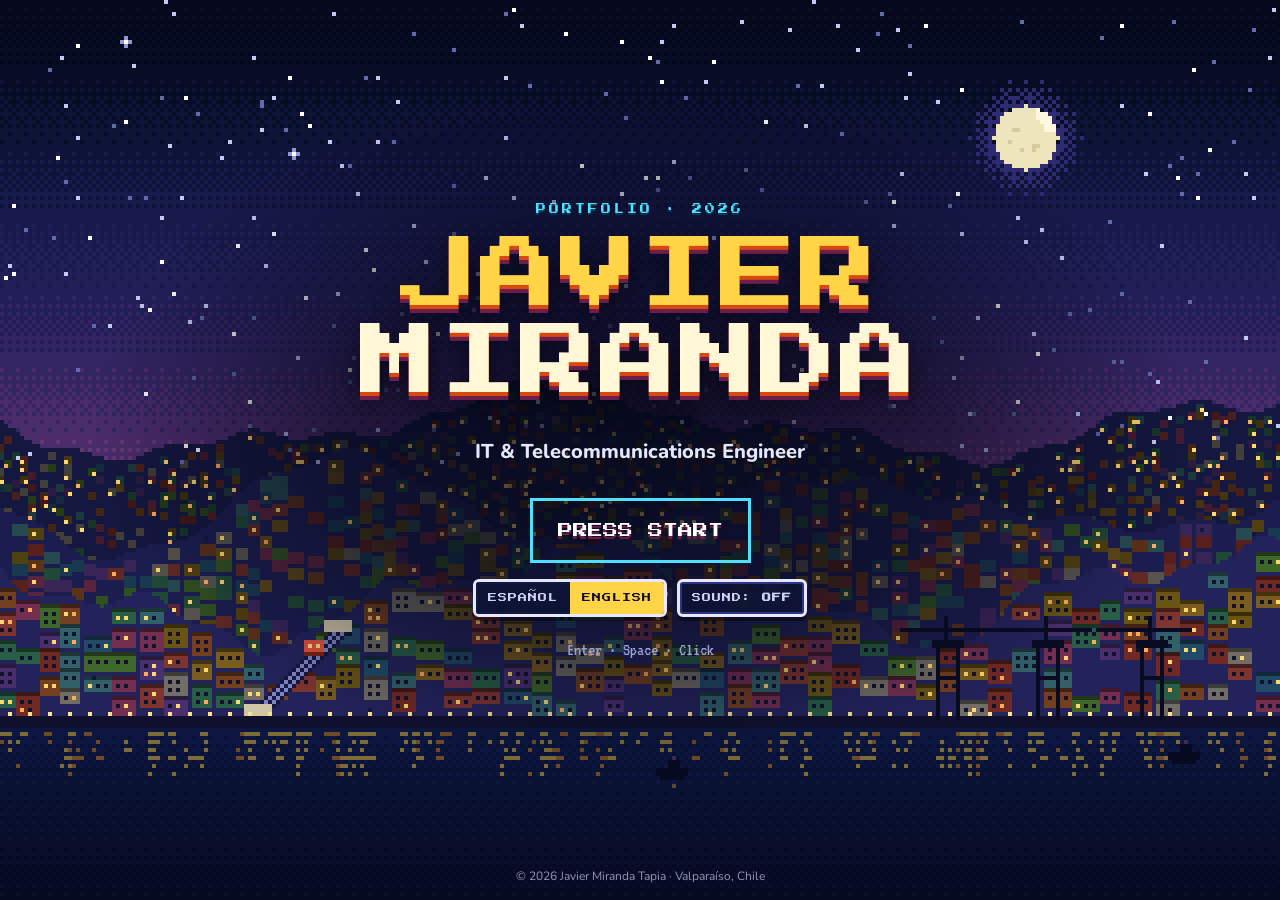
==== index.html @ 636bd767 "Portafolio estilo juego retro con demos jugables Perfil, habilidades, experiencia, proyectos y conta" ====
<!doctype html>
<html lang="es">
<head>
  <meta charset="utf-8">
  <meta name="viewport" content="width=device-width, initial-scale=1, viewport-fit=cover">
  <title>Javier Miranda · Portafolio</title>
  <meta name="description" content="Portafolio de Javier Miranda Tapia, Ingeniero en Informática y Telecomunicaciones: experiencia laboral, habilidades y demos jugables de sus apps y juegos.">
  <meta name="author" content="Javier Miranda Tapia">
  <meta name="theme-color" content="#0b0f24">
  <meta property="og:type" content="website">
  <meta property="og:title" content="Javier Miranda · Portafolio">
  <meta property="og:description" content="Ingeniero en Informática y Telecomunicaciones. Experiencia, habilidades y demos jugables de mis apps y juegos.">
  <meta property="og:image" content="img/og.jpg">
  <meta property="og:image:width" content="1200">
  <meta property="og:image:height" content="630">
  <meta property="og:locale" content="es_CL">
  <meta name="twitter:card" content="summary_large_image">
  <link rel="icon" type="image/svg+xml" href="favicon.svg">
  <link rel="preconnect" href="https://fonts.googleapis.com">
  <link rel="preconnect" href="https://fonts.gstatic.com" crossorigin>
  <link href="https://fonts.googleapis.com/css2?family=Nunito:wght@400;600;700;800&family=Press+Start+2P&family=VT323&display=swap" rel="stylesheet">
  <link rel="stylesheet" href="css/style.css">
  <script type="application/ld+json">
  {
    "@context": "https://schema.org",
    "@type": "Person",
    "name": "Javier Miranda Tapia",
    "jobTitle": "Ingeniero en Informática y Telecomunicaciones",
    "email": "mailto:javier.mirandat.26@gmail.com",
    "telephone": "+56961686938",
    "address": { "@type": "PostalAddress", "addressLocality": "Valparaíso", "addressCountry": "CL" },
    "alumniOf": "Duoc UC",
    "knowsLanguage": ["es", "en"]
  }
  </script>
</head>
<body>
  <canvas id="scene" aria-hidden="true"></canvas>
  <div class="veil" aria-hidden="true"></div>

  <!-- Pantalla de título -->
  <section id="title" class="title" aria-label="Pantalla de inicio">
    <div class="title-inner">
      <p class="title-pre" data-i18n="title.pre">PORTAFOLIO · 2026</p>
      <h1 class="logo"><span>JAVIER</span><span>MIRANDA</span></h1>
      <p class="title-sub" data-i18n="title.sub">Ingeniero en Informática y Telecomunicaciones</p>
      <button id="start" class="press-start" type="button"><span class="blink" data-i18n="title.start">PRESIONA START</span></button>
      <div class="title-options">
        <div class="seg" role="group" aria-label="Idioma / Language">
          <button type="button" class="seg-btn" data-set-lang="es" data-px-static>ESPAÑOL</button>
          <button type="button" class="seg-btn" data-set-lang="en">ENGLISH</button>
        </div>
        <button type="button" class="seg-btn sound-toggle" data-sound-toggle>
          <span data-i18n="title.sound">SONIDO</span>: <b class="sound-state">NO</b>
        </button>
      </div>
      <p class="title-hint" data-i18n="title.hint">Enter · Espacio · Clic</p>
    </div>
    <p class="title-foot">© 2026 Javier Miranda Tapia · Valparaíso, Chile</p>
  </section>

  <!-- Aplicación -->
  <div id="app" hidden>
    <header class="hud">
      <div class="hud-row">
        <button type="button" class="hud-player" data-goto="perfil" aria-label="Perfil">
          <canvas class="hud-avatar" width="48" height="48" aria-hidden="true"></canvas>
          <span class="hud-id">
            <span class="hud-name">JAVIER MIRANDA</span>
            <span class="hud-class" data-i18n="hud.class">Ing. en Informática y Telecom.</span>
          </span>
        </button>
        <div class="hud-xp" aria-live="polite">
          <div class="hud-xp-label"><span data-i18n="hud.explore">EXPLORACIÓN</span><span id="xp-count">0/5</span></div>
          <div class="xpbar"><i id="xp-fill"></i></div>
        </div>
        <div class="hud-actions">
          <a class="btn-icon btn-cv" id="hud-cv" href="cv/Javier-Miranda-CV.pdf" download><span data-icon="download"></span><span data-i18n="hud.cv">CV</span></a>
          <button type="button" class="btn-icon" id="hud-lang" data-i18n-aria="hud.lang"><span data-icon="globe"></span><span class="lang-code">ES</span></button>
          <button type="button" class="btn-icon" id="hud-sound" data-sound-toggle data-i18n-aria="hud.sound"><span class="snd-icon" data-icon="soundOff"></span></button>
        </div>
      </div>
      <nav class="menu" role="tablist" aria-label="Secciones">
        <button type="button" class="tab" role="tab" id="tab-perfil" aria-controls="s-perfil" data-tab="perfil"><span data-icon="user"></span><span data-i18n="nav.perfil">Perfil</span></button>
        <button type="button" class="tab" role="tab" id="tab-habilidades" aria-controls="s-habilidades" data-tab="habilidades"><span data-icon="star"></span><span data-i18n="nav.habilidades">Habilidades</span></button>
        <button type="button" class="tab" role="tab" id="tab-experiencia" aria-controls="s-experiencia" data-tab="experiencia"><span data-icon="briefcase"></span><span data-i18n="nav.experiencia">Experiencia</span></button>
        <button type="button" class="tab" role="tab" id="tab-proyectos" aria-controls="s-proyectos" data-tab="proyectos"><span data-icon="pad"></span><span data-i18n="nav.proyectos">Proyectos</span></button>
        <button type="button" class="tab" role="tab" id="tab-contacto" aria-controls="s-contacto" data-tab="contacto"><span data-icon="chat"></span><span data-i18n="nav.contacto">Contacto</span></button>
      </nav>
    </header>

    <main class="stage">
      <section id="s-perfil" class="panel" role="tabpanel" aria-labelledby="tab-perfil" hidden></section>
      <section id="s-habilidades" class="panel" role="tabpanel" aria-labelledby="tab-habilidades" hidden></section>
      <section id="s-experiencia" class="panel" role="tabpanel" aria-labelledby="tab-experiencia" hidden></section>
      <section id="s-proyectos" class="panel" role="tabpanel" aria-labelledby="tab-proyectos" hidden></section>
      <section id="s-contacto" class="panel" role="tabpanel" aria-labelledby="tab-contacto" hidden></section>
    </main>

    <footer class="foot">
      <p>© 2026 Javier Miranda Tapia · <span data-i18n="footer.made">Hecho a mano con HTML, CSS y JavaScript</span></p>
    </footer>
  </div>

  <div id="modal" class="modal" hidden></div>
  <div id="toasts" class="toasts" aria-live="polite"></div>

  <noscript>
    <div class="noscript">
      <h1>Javier Miranda Tapia</h1>
      <p>Ingeniero en Informática y Telecomunicaciones · Valparaíso, Chile</p>
      <p>Correo: <a href="mailto:javier.mirandat.26@gmail.com">javier.mirandat.26@gmail.com</a> · Teléfono: <a href="tel:+56961686938">+56 9 6168 6938</a></p>
      <p><a href="cv/Javier-Miranda-CV.pdf">Descargar CV (español)</a> · <a href="cv/Javier-Miranda-CV-EN.pdf">Download CV (English)</a></p>
      <p>Activa JavaScript para ver la versión jugable del portafolio.</p>
    </div>
  </noscript>

  <script src="js/data.js"></script>
  <script src="js/scene.js"></script>
  <script src="js/app.js"></script>
</body>
</html>
---- css/style.css ----
/* ==========================================================
   Portafolio de Javier Miranda · estilo RPG retro
   ========================================================== */

:root {
  --bg: #0b0f24;
  --bg-2: #11173a;
  --win-top: rgba(30, 38, 98, 0.94);
  --win-bot: rgba(14, 19, 54, 0.96);
  --line: #e9e6ff;
  --line-in: #2d3586;
  --ink: #f4f2ff;
  --ink-2: #cdd2f6;
  --muted: #9aa2d8;
  --gold: #ffd447;
  --gold-dark: #b8860b;
  --orange: #ff8a3d;
  --cyan: #4de1ff;
  --pink: #ff6fa3;
  --green: #5ef0a0;
  --purple: #b98cff;
  --red: #ff5d6c;
  --slot: #1c2462;
  --slot-line: #3b44a0;
  --shadow: rgba(0, 0, 0, 0.38);
  --px: "Press Start 2P", monospace;
  --vt: "VT323", monospace;
  --sans: "Nunito", system-ui, -apple-system, "Segoe UI", sans-serif;
  --hud-h: 64px;
  --radius: 8px;
}

* { box-sizing: border-box; }

html {
  -webkit-text-size-adjust: 100%;
  scroll-padding-top: 140px;
}

body {
  margin: 0;
  min-height: 100vh;
  background: var(--bg);
  color: var(--ink);
  font: 16px/1.6 var(--sans);
  overflow-x: hidden;
}

body.locked { overflow: hidden; }

img { max-width: 100%; display: block; }

a { color: var(--cyan); }

button { font: inherit; color: inherit; }

:focus-visible {
  outline: 3px solid var(--cyan);
  outline-offset: 3px;
}

[hidden] { display: none !important; }

/* Mayúscula con tilde compuesta: la fuente pixel la trae aplastada, así que
   la tilde se dibuja con píxeles de 1/8 em (la grilla de la propia fuente). */
.acc { position: relative; display: inline-block; line-height: 1; }

.acc::before {
  content: "";
  position: absolute;
  width: 0.125em;
  height: 0.125em;
  background: currentColor;
}

.acc.a-acute::before { left: 0.375em; top: -0.25em; box-shadow: 0.125em -0.125em 0 currentColor; }

.acc.a-tilde::before {
  left: 0.125em; top: -0.25em;
  box-shadow: 0.375em 0 0 currentColor, 0.5em 0 0 currentColor, 0.125em -0.125em 0 currentColor, 0.25em -0.125em 0 currentColor, 0.625em -0.125em 0 currentColor;
}

.acc.a-dier::before { left: 0.25em; top: -0.25em; box-shadow: 0.375em 0 0 currentColor; }

.sr-only {
  position: absolute; width: 1px; height: 1px; overflow: hidden;
  clip: rect(0 0 0 0); white-space: nowrap;
}

/* ---------- Iconos pixel ---------- */
.px-icon {
  width: 1em; height: 1em;
  display: inline-block;
  vertical-align: -0.12em;
  fill: currentColor;
  shape-rendering: crispEdges;
  flex: none;
}

/* ---------- Escenario de fondo ---------- */
#scene {
  position: fixed;
  inset: 0;
  width: 100%;
  height: 100%;
  image-rendering: pixelated;
  object-fit: cover;
  z-index: 0;
  display: block;
}

.veil {
  position: fixed;
  inset: 0;
  z-index: 1;
  pointer-events: none;
  background:
    radial-gradient(ellipse at 50% 20%, rgba(9, 11, 34, 0.45), rgba(6, 7, 22, 0.86) 70%);
  opacity: 0;
  transition: opacity 0.7s ease;
}

.veil::after {
  content: "";
  position: absolute;
  inset: 0;
  background: repeating-linear-gradient(to bottom, rgba(0, 0, 0, 0.16) 0 1px, transparent 1px 3px);
  opacity: 0.35;
}

body.in-app .veil { opacity: 1; }

/* ---------- Pantalla de título ---------- */
.title {
  position: fixed;
  inset: 0;
  z-index: 10;
  display: grid;
  place-items: center;
  padding: 24px 16px 64px;
  text-align: center;
  transition: opacity 0.5s ease, transform 0.5s ease;
}

.title.leaving {
  opacity: 0;
  transform: scale(1.06);
  pointer-events: none;
}

.title-inner {
  position: relative;
  display: flex;
  flex-direction: column;
  align-items: center;
  gap: 10px;
  max-width: 100%;
}

.title-inner::before {
  content: "";
  position: absolute;
  z-index: -1;
  left: 50%; top: 50%;
  width: min(1100px, 150vw);
  height: 150%;
  transform: translate(-50%, -50%);
  background: radial-gradient(closest-side, rgba(5, 7, 24, 0.82), rgba(5, 7, 24, 0.55) 55%, transparent);
  pointer-events: none;
}

.title-pre {
  margin: 0 0 6px;
  font: 10px/1.6 var(--px);
  letter-spacing: 3px;
  color: var(--cyan);
  text-shadow: 0 2px 0 #0a3a52;
}

.logo {
  margin: 0;
  font-family: var(--px);
  font-weight: 400;
  font-size: clamp(30px, 8vw, 78px);
  line-height: 1.12;
  letter-spacing: 2px;
  color: var(--gold);
  text-shadow:
    0 4px 0 #d9480f,
    0 8px 0 #6b1f4a,
    0 14px 24px rgba(0, 0, 0, 0.55);
}

.logo span { display: block; }

.logo span:nth-child(2) {
  color: #fff7d6;
  animation: bob 2.4s steps(4) infinite;
}

.logo span:nth-child(1) { animation: bob 2.4s steps(4) infinite reverse; }

@keyframes bob {
  0%, 100% { transform: translateY(0); }
  50% { transform: translateY(-4px); }
}

.title-sub {
  margin: 18px 0 8px;
  font-weight: 800;
  font-size: clamp(15px, 2.4vw, 20px);
  color: #e3e6ff;
  text-shadow: 0 2px 0 rgba(0, 0, 0, 0.6);
}

.press-start {
  margin-top: 18px;
  padding: 16px 22px;
  background: none;
  border: 0;
  cursor: pointer;
  font: 15px/1.4 var(--px);
  color: #fff;
  text-shadow: 0 3px 0 #6b1f4a;
}

.blink { animation: soft-blink 1.1s steps(2, start) infinite; }

@keyframes blink { to { visibility: hidden; } }

@keyframes soft-blink { to { opacity: 0.25; } }

.title-options {
  display: flex;
  flex-wrap: wrap;
  justify-content: center;
  gap: 10px;
  margin-top: 12px;
}

.seg {
  display: inline-flex;
  border: 3px solid var(--line);
  border-radius: 6px;
  box-shadow: inset 0 0 0 2px var(--line-in), 0 4px 0 var(--shadow);
  background: rgba(14, 19, 54, 0.85);
  overflow: hidden;
}

.seg .seg-btn {
  border: 0;
  box-shadow: none;
  border-radius: 0;
}

.seg-btn {
  padding: 10px 12px;
  font: 9px/1.4 var(--px);
  letter-spacing: 1px;
  color: var(--ink-2);
  background: rgba(14, 19, 54, 0.85);
  border: 3px solid var(--line);
  border-radius: 6px;
  box-shadow: inset 0 0 0 2px var(--line-in), 0 4px 0 var(--shadow);
  cursor: pointer;
}

.seg-btn[aria-pressed="true"] {
  color: #1a1030;
  background: var(--gold);
}

.seg-btn:hover { color: var(--gold); }
.seg-btn[aria-pressed="true"]:hover { color: #1a1030; }

.title-hint {
  margin: 14px 0 0;
  font: 18px/1 var(--vt);
  color: var(--muted);
}

.title-foot {
  position: absolute;
  left: 0; right: 0; bottom: 14px;
  margin: 0;
  font-size: 12px;
  color: rgba(205, 210, 246, 0.7);
}

/* ---------- Aplicación ---------- */
#app {
  position: relative;
  z-index: 2;
  min-height: 100vh;
  display: flex;
  flex-direction: column;
}

.hud {
  position: sticky;
  top: 0;
  z-index: 6;
  background: rgba(9, 12, 34, 0.9);
  backdrop-filter: blur(8px);
  -webkit-backdrop-filter: blur(8px);
  border-bottom: 3px solid var(--line);
  box-shadow: 0 3px 0 var(--line-in), 0 10px 24px rgba(0, 0, 0, 0.35);
}

.hud-row {
  max-width: 1160px;
  margin: 0 auto;
  display: grid;
  grid-template-columns: auto minmax(120px, 1fr) auto;
  align-items: center;
  gap: 18px;
  padding: 10px 16px;
}

.hud-player {
  display: flex;
  align-items: center;
  gap: 12px;
  padding: 0;
  background: none;
  border: 0;
  cursor: pointer;
  text-align: left;
}

.hud-avatar {
  width: 44px;
  height: 44px;
  image-rendering: pixelated;
  border: 3px solid var(--gold);
  border-radius: 4px;
  box-shadow: 0 0 0 2px #6b1f4a;
  background: var(--bg-2);
}

.hud-id { display: flex; flex-direction: column; line-height: 1.3; }

.hud-name { font: 10px/1.6 var(--px); color: #fff; }

.hud-class { font-size: 13px; color: var(--muted); font-weight: 700; }

.hud-xp { max-width: 340px; width: 100%; justify-self: center; }

.hud-xp-label {
  display: flex;
  justify-content: space-between;
  font: 18px/1 var(--vt);
  color: var(--ink-2);
  margin-bottom: 4px;
  letter-spacing: 1px;
}

#xp-count { color: var(--gold); }

.xpbar {
  height: 14px;
  border: 2px solid var(--line);
  border-radius: 3px;
  background: #070a1c;
  box-shadow: inset 0 0 0 2px #151b48;
  overflow: hidden;
}

.xpbar i {
  display: block;
  height: 100%;
  width: 0;
  background:
    repeating-linear-gradient(90deg, transparent 0 10px, rgba(0, 0, 0, 0.25) 10px 12px),
    linear-gradient(180deg, #fff1a8, var(--gold) 45%, #e0a800);
  transition: width 0.6s steps(10);
}

.hud-actions { display: flex; gap: 8px; }

.btn-icon {
  display: inline-flex;
  align-items: center;
  justify-content: center;
  gap: 6px;
  min-width: 42px;
  height: 42px;
  padding: 0 10px;
  font: 9px/1 var(--px);
  color: var(--ink);
  text-decoration: none;
  background: var(--slot);
  border: 2px solid var(--line);
  border-radius: 6px;
  box-shadow: inset 0 0 0 2px var(--line-in), 0 3px 0 var(--shadow);
  cursor: pointer;
}

.btn-icon .px-icon { font-size: 16px; }

.btn-icon:hover { color: var(--gold); }

.btn-cv { color: #1a1030; background: var(--gold); box-shadow: inset 0 0 0 2px #fff3b0, 0 3px 0 #7a5500; }
.btn-cv:hover { color: #1a1030; filter: brightness(1.08); }

/* Menú de pestañas */
.menu {
  max-width: 1160px;
  margin: 0 auto;
  display: flex;
  justify-content: center;
  gap: 6px;
  padding: 0 16px 10px;
}

.tab {
  position: relative;
  display: inline-flex;
  align-items: center;
  gap: 8px;
  padding: 10px 14px 10px 26px;
  font: 10px/1.4 var(--px);
  color: var(--ink-2);
  background: transparent;
  border: 2px solid transparent;
  border-radius: 6px;
  cursor: pointer;
}

.tab .px-icon { font-size: 15px; }

.tab::before {
  content: "";
  position: absolute;
  left: 9px;
  top: 50%;
  margin-top: -5px;
  border: 5px solid transparent;
  border-left: 7px solid var(--gold);
  opacity: 0;
}

.tab:hover { color: #fff; }
.tab:hover::before { opacity: 0.6; }

.tab[aria-selected="true"] {
  color: var(--gold);
  background: #1a2156;
  border-color: var(--line);
  box-shadow: inset 0 0 0 2px var(--line-in);
}

.tab[aria-selected="true"]::before { opacity: 1; animation: blink 1s steps(2, start) infinite; }

/* ---------- Escenario principal ---------- */
.stage {
  flex: 1;
  width: 100%;
  max-width: 1160px;
  margin: 0 auto;
  padding: 30px 16px 60px;
}

.panel { animation: panel-in 0.42s steps(6) both; }

@keyframes panel-in {
  from { opacity: 0; transform: translateY(14px); }
  to { opacity: 1; transform: none; }
}

.sec-head { margin: 4px 0 30px; }

.sec-head h2 {
  margin: 0 0 10px;
  font: clamp(17px, 2.6vw, 25px)/1.4 var(--px);
  color: var(--gold);
  text-shadow: 0 3px 0 #d9480f, 0 6px 0 #4a1640;
}

.sec-head p { margin: 0; color: var(--ink-2); font-size: 17px; font-weight: 600; }

/* Ventana RPG */
.win {
  position: relative;
  background: linear-gradient(180deg, var(--win-top), var(--win-bot));
  border: 3px solid var(--line);
  border-radius: var(--radius);
  box-shadow: inset 0 0 0 3px var(--line-in), 0 8px 0 var(--shadow);
  padding: 30px 22px 22px;
}

.stack > * + * { margin-top: 30px; }

.win-title {
  position: absolute;
  top: -15px;
  left: 14px;
  display: inline-flex;
  align-items: center;
  gap: 8px;
  max-width: calc(100% - 28px);
  padding: 6px 10px;
  font: 10px/1.4 var(--px);
  color: var(--gold);
  background: #0f1438;
  border: 3px solid var(--line);
  border-radius: 6px;
}

.win-title .px-icon { font-size: 13px; color: var(--cyan); }

.grid-2 { display: grid; grid-template-columns: repeat(2, minmax(0, 1fr)); gap: 30px 26px; }

/* Botones */
.btn {
  display: inline-flex;
  align-items: center;
  justify-content: center;
  gap: 10px;
  padding: 14px 18px;
  font: 10px/1.4 var(--px);
  letter-spacing: 0.5px;
  color: #1a1030;
  text-decoration: none;
  background: var(--gold);
  border: 3px solid #1a1030;
  border-radius: 6px;
  box-shadow: inset 0 -4px 0 rgba(0, 0, 0, 0.18), inset 0 3px 0 rgba(255, 255, 255, 0.45), 0 4px 0 #1a1030;
  cursor: pointer;
  transition: transform 0.06s;
}

.btn .px-icon { font-size: 14px; }

.btn:hover { filter: brightness(1.08); }

.btn:active { transform: translateY(3px); box-shadow: inset 0 -2px 0 rgba(0, 0, 0, 0.18), 0 1px 0 #1a1030; }

.btn-ghost {
  color: var(--ink);
  background: var(--slot);
  border-color: var(--line);
  box-shadow: inset 0 0 0 2px var(--line-in), 0 4px 0 var(--shadow);
}

.btn-ghost:hover { color: var(--gold); }

.btn-row { display: flex; flex-wrap: wrap; gap: 14px; margin-top: 22px; }

.chip {
  display: inline-flex;
  align-items: center;
  gap: 6px;
  padding: 3px 9px;
  font: 17px/1.2 var(--vt);
  letter-spacing: 0.5px;
  color: var(--ink-2);
  background: rgba(11, 15, 40, 0.75);
  border: 2px solid var(--slot-line);
  border-radius: 4px;
}

.chips { display: flex; flex-wrap: wrap; gap: 8px; margin: 0; padding: 0; list-style: none; }

/* ---------- Perfil ---------- */
.profile { display: grid; grid-template-columns: 340px minmax(0, 1fr); gap: 30px; align-items: start; }

.char-card { text-align: center; }

.portrait {
  position: relative;
  width: min(230px, 100%);
  aspect-ratio: 1;
  margin: 8px auto 18px;
  padding: 0;
  border: 4px solid var(--gold);
  border-radius: 6px;
  background: var(--bg-2);
  box-shadow: 0 0 0 4px #6b1f4a, 0 0 34px rgba(255, 212, 71, 0.28);
  cursor: pointer;
  overflow: hidden;
}

.portrait canvas { width: 100%; height: 100%; display: block; image-rendering: pixelated; }

.portrait-tag {
  position: absolute;
  right: 6px;
  bottom: 6px;
  padding: 4px 6px;
  font: 8px/1 var(--px);
  color: #1a1030;
  background: var(--gold);
  border-radius: 3px;
  opacity: 0;
  transition: opacity 0.2s;
}

.portrait.is-8bit .portrait-tag { opacity: 1; }

.char-name { margin: 0 0 6px; font: 14px/1.5 var(--px); color: #fff; }

.char-class { margin: 0 0 14px; font-weight: 800; color: var(--gold); }

.char-meta { display: grid; gap: 8px; justify-items: center; margin-bottom: 18px; color: var(--ink-2); font-weight: 700; font-size: 15px; }

.char-meta span { display: inline-flex; align-items: center; gap: 8px; }

.dot-live {
  width: 10px; height: 10px;
  background: var(--green);
  box-shadow: 0 0 0 2px #0f3d2a, 0 0 10px var(--green);
  animation: blink 1.4s steps(2, start) infinite;
}

.sub-title {
  margin: 18px 0 10px;
  font: 9px/1.4 var(--px);
  color: var(--cyan);
  text-align: left;
}

.lang-row { display: grid; grid-template-columns: 1fr auto; gap: 4px 10px; align-items: center; text-align: left; margin-bottom: 10px; }

.lang-row b { font-weight: 800; }

.lang-row small { color: var(--muted); font-size: 14px; font-weight: 700; }

.lang-row .segs { grid-column: 1 / -1; }

.bio { margin: 0; font-size: 17px; color: var(--ink); }

.stats { display: grid; grid-template-columns: repeat(4, minmax(0, 1fr)); gap: 12px; }

.stat {
  text-align: center;
  padding: 12px 6px 10px;
  background: rgba(8, 11, 32, 0.6);
  border: 2px solid var(--slot-line);
  border-radius: 6px;
}

.stat b { display: block; font: 54px/0.9 var(--vt); color: var(--gold); text-shadow: 0 3px 0 #7a3a00; }

.stat span { display: block; margin-top: 6px; font-size: 13px; line-height: 1.3; color: var(--ink-2); font-weight: 700; }

.slots { display: grid; grid-template-columns: repeat(2, minmax(0, 1fr)); gap: 12px; margin: 0; padding: 0; list-style: none; }

.slots.one { grid-template-columns: minmax(0, 1fr); text-align: left; }

.char-card .slot { font-size: 15px; }

.skills-layout {
  display: grid;
  grid-template-columns: repeat(2, minmax(0, 1fr));
  gap: 30px 26px;
  align-items: start;
}

.skills-layout .tall { grid-column: 2; grid-row: 1 / span 2; }

.slot {
  display: flex;
  align-items: center;
  gap: 12px;
  padding: 10px 12px;
  background: rgba(8, 11, 32, 0.55);
  border: 2px solid var(--slot-line);
  border-radius: 6px;
  font-weight: 700;
  line-height: 1.35;
}

.slot-ico {
  width: 40px; height: 40px;
  display: grid;
  place-items: center;
  flex: none;
  background: var(--slot);
  border: 2px solid var(--line);
  border-radius: 4px;
  box-shadow: inset 0 0 0 2px var(--line-in);
  color: var(--gold);
  font-size: 20px;
}

.slot-ico.pink { color: var(--pink); }
.slot-ico.cyan { color: var(--cyan); }
.slot-ico.green { color: var(--green); }

/* Segmentos de nivel */
.segs { display: flex; gap: 4px; }

.segs i {
  width: 16px; height: 12px;
  background: #151b4a;
  border: 2px solid #343d92;
  border-radius: 2px;
}

.segs i.on {
  background: linear-gradient(180deg, #fff1a8, var(--gold) 55%, #d99a00);
  border-color: #fff3b8;
  box-shadow: 0 0 8px rgba(255, 212, 71, 0.45);
}

.panel .segs i.on { animation: seg-on 0.5s steps(3) both; }

@keyframes seg-on { from { background: #151b4a; border-color: #343d92; box-shadow: none; } }

/* ---------- Habilidades ---------- */
.skill-list { margin: 0; padding: 0; list-style: none; display: grid; gap: 14px; }

.skill {
  display: grid;
  grid-template-columns: minmax(0, 1fr) auto;
  gap: 4px 12px;
  align-items: center;
}

.skill-name { font-weight: 800; line-height: 1.35; }

.skill-lvl { font: 18px/1 var(--vt); color: var(--gold); text-align: right; white-space: nowrap; }

.skill-lvl .px-icon { font-size: 14px; }

.skill .segs { grid-column: 1 / -1; }

.skill-unlock { grid-column: 1 / -1; display: flex; flex-wrap: wrap; align-items: center; gap: 6px; font-size: 13px; color: var(--muted); font-weight: 700; }

.proj-chip {
  display: inline-flex;
  align-items: center;
  gap: 6px;
  padding: 2px 8px;
  font: 16px/1.2 var(--vt);
  color: var(--ink);
  background: rgba(11, 15, 40, 0.8);
  border: 2px solid var(--slot-line);
  border-radius: 4px;
  cursor: pointer;
}

.proj-chip::before { content: ""; width: 8px; height: 8px; background: var(--c, var(--gold)); }

.proj-chip:hover { border-color: var(--c, var(--gold)); color: #fff; }

.badges { display: grid; grid-template-columns: repeat(auto-fill, minmax(230px, 1fr)); gap: 14px; margin: 0; padding: 0; list-style: none; }

.badge {
  display: flex;
  align-items: center;
  gap: 12px;
  padding: 12px;
  background: rgba(8, 11, 32, 0.6);
  border: 2px solid var(--slot-line);
  border-radius: 6px;
}

.medal {
  position: relative;
  width: 52px; height: 52px;
  flex: none;
  display: grid;
  place-items: center;
  color: #5a3a00;
  font-size: 22px;
  background: radial-gradient(circle at 35% 30%, #fff6c4, var(--gold) 45%, #c58b00);
  border: 3px solid #fff3b8;
  border-radius: 50%;
  box-shadow: 0 0 0 3px #7a5200, 0 4px 0 var(--shadow);
}

.badge.progress .medal {
  color: #26305e;
  background: radial-gradient(circle at 35% 30%, #ffffff, #c7cdf0 45%, #8a93c7);
  border-color: #fff;
  box-shadow: 0 0 0 3px #4a5291, 0 4px 0 var(--shadow);
}

.badge-text { display: grid; gap: 4px; line-height: 1.3; font-weight: 800; font-size: 15px; }

.badge-state { font: 8px/1.4 var(--px); color: var(--green); }

.badge.progress .badge-state { color: var(--cyan); }

.progressbar {
  height: 10px;
  margin-top: 2px;
  border: 2px solid var(--line);
  border-radius: 3px;
  background: #070a1c;
  overflow: hidden;
}

.progressbar i {
  display: block;
  width: 60%;
  height: 100%;
  background: repeating-linear-gradient(-45deg, var(--cyan) 0 6px, #2aa7c4 6px 12px);
  background-size: 17px 17px;
  animation: stripes 1s linear infinite;
}

@keyframes stripes { to { background-position: 17px 0; } }

/* ---------- Experiencia ---------- */
.quests { position: relative; margin: 0; padding: 0 0 0 34px; list-style: none; }

.quests::before {
  content: "";
  position: absolute;
  left: 11px; top: 8px; bottom: 8px;
  width: 4px;
  background: repeating-linear-gradient(to bottom, var(--line) 0 8px, transparent 8px 14px);
  opacity: 0.55;
}

.quest {
  position: relative;
  padding: 18px 18px 16px;
  background: rgba(8, 11, 32, 0.62);
  border: 2px solid var(--slot-line);
  border-radius: 6px;
}

.quest + .quest { margin-top: 18px; }

.quest::before {
  content: "";
  position: absolute;
  left: -30px; top: 24px;
  width: 14px; height: 14px;
  background: var(--green);
  border: 3px solid #0b0f24;
  box-shadow: 0 0 0 2px var(--line);
}

.quest.active { border-color: var(--gold); box-shadow: 0 0 0 1px rgba(255, 212, 71, 0.35), 0 0 22px rgba(255, 212, 71, 0.12); }

.quest.active::before { background: var(--gold); animation: pulse 1.6s steps(2, start) infinite; }

@keyframes pulse { 50% { box-shadow: 0 0 0 2px var(--line), 0 0 14px var(--gold); } }

.quest-top { display: flex; flex-wrap: wrap; align-items: center; gap: 8px 12px; margin-bottom: 6px; }

.quest-tag { padding: 4px 7px; font: 8px/1.3 var(--px); color: #0b2a1b; background: var(--green); border-radius: 3px; }

.quest.active .quest-tag { color: #3a2400; background: var(--gold); }

.quest-dates { font: 19px/1 var(--vt); color: var(--cyan); }

.quest h3 { margin: 0; font-size: 20px; line-height: 1.3; font-weight: 800; }

.quest-role { margin: 2px 0 12px; color: var(--muted); font-weight: 700; }

.objectives { margin: 0; padding: 0; list-style: none; display: grid; gap: 7px; }

.objectives li { display: grid; grid-template-columns: 18px 1fr; gap: 10px; align-items: start; color: var(--ink-2); }

.objectives .px-icon { margin-top: 4px; color: var(--green); font-size: 14px; }

.rewards { display: flex; flex-wrap: wrap; align-items: center; gap: 8px; margin-top: 14px; }

.rewards-label { font: 8px/1.4 var(--px); color: var(--gold); margin-right: 2px; }

.edu { display: grid; grid-template-columns: repeat(2, minmax(0, 1fr)); gap: 14px; margin: 0; padding: 0; list-style: none; }

.edu-item {
  display: grid;
  grid-template-columns: 44px 1fr;
  gap: 12px;
  padding: 14px;
  background: rgba(8, 11, 32, 0.62);
  border: 2px solid var(--slot-line);
  border-radius: 6px;
}

.edu-item .slot-ico { width: 44px; height: 44px; }

.edu-item h3 { margin: 0; font-size: 16px; line-height: 1.35; font-weight: 800; }

.edu-item p { margin: 2px 0 0; color: var(--muted); font-weight: 700; font-size: 14px; }

.edu-item .quest-dates { display: inline-block; margin-top: 6px; }

.edu-item.progress { border-color: var(--cyan); }

/* ---------- Proyectos ---------- */
.levels { display: grid; grid-template-columns: repeat(2, minmax(0, 1fr)); gap: 30px 26px; }

.level {
  display: flex;
  flex-direction: column;
  padding: 0;
  overflow: hidden;
  transition: transform 0.15s steps(3);
}

.level:hover { transform: translateY(-4px); }

.level-cover {
  position: relative;
  height: 250px;
  display: flex;
  align-items: flex-end;
  justify-content: center;
  overflow: hidden;
  border-bottom: 3px solid var(--line);
  background:
    radial-gradient(circle at 50% 120%, var(--cg, rgba(255, 212, 71, 0.4)), transparent 65%),
    repeating-linear-gradient(0deg, rgba(255, 255, 255, 0.04) 0 2px, transparent 2px 6px),
    linear-gradient(180deg, #121848, #0b0f2a);
  cursor: pointer;
}

.level-cover::after {
  content: "";
  position: absolute;
  inset: 0;
  background: repeating-linear-gradient(to bottom, rgba(0, 0, 0, 0.12) 0 1px, transparent 1px 3px);
  pointer-events: none;
}

.fan { position: relative; width: 300px; height: 230px; }

.mini-phone {
  position: absolute;
  bottom: -40px;
  left: 50%;
  width: 104px;
  aspect-ratio: 9 / 20;
  margin-left: -52px;
  overflow: hidden;
  background: #000;
  border: 5px solid #0d0f1f;
  border-radius: 16px;
  box-shadow: 0 0 0 2px #3a3f6e, 0 14px 22px rgba(0, 0, 0, 0.5);
  transition: transform 0.25s ease;
}

.mini-phone img { width: 100%; height: 100%; object-fit: cover; object-position: top; }

.mini-phone:nth-child(1) { transform: translateX(-88px) rotate(-11deg); }
.mini-phone:nth-child(2) { transform: translateY(-26px); z-index: 2; }
.mini-phone:nth-child(3) { transform: translateX(88px) rotate(11deg); }

.level:hover .mini-phone:nth-child(1) { transform: translateX(-104px) rotate(-14deg); }
.level:hover .mini-phone:nth-child(2) { transform: translateY(-38px) scale(1.04); }
.level:hover .mini-phone:nth-child(3) { transform: translateX(104px) rotate(14deg); }

.level-num {
  position: absolute;
  top: 12px; right: 12px;
  z-index: 3;
  padding: 5px 8px;
  font: 8px/1.3 var(--px);
  color: var(--ink);
  background: rgba(9, 12, 34, 0.85);
  border: 2px solid var(--line);
  border-radius: 4px;
}

.status {
  position: absolute;
  top: 12px; left: 12px;
  z-index: 3;
  display: inline-flex;
  align-items: center;
  gap: 6px;
  padding: 6px 8px;
  font: 8px/1.3 var(--px);
  border-radius: 4px;
  border: 2px solid #0b0f24;
  box-shadow: 0 3px 0 rgba(0, 0, 0, 0.4);
}

.status.live { color: #062a19; background: var(--green); }
.status.live::before { content: ""; width: 7px; height: 7px; background: #062a19; animation: blink 1s steps(2, start) infinite; }
.status.soon { color: #3a2400; background: var(--gold); }
.status.proto { color: #1d0f3d; background: #c9b6ff; }
.status.hobby { color: #fff; background: #8a3df0; box-shadow: 0 0 0 2px #e6d4ff, 0 0 18px rgba(185, 140, 255, 0.6); }

.level-body { display: flex; flex-direction: column; flex: 1; padding: 20px 22px 22px; }

.level-tag { margin: 0 0 6px; font: 19px/1.2 var(--vt); color: var(--cyan); letter-spacing: 0.5px; }

.level h3 { margin: 0 0 10px; font: 17px/1.4 var(--px); color: #fff; }

.level-pitch { margin: 0 0 14px; color: var(--ink-2); }

.extra-badge { display: inline-block; align-self: flex-start; margin: 0 0 12px; padding: 3px 8px; font: 16px/1.2 var(--vt); color: #ffd2e2; border: 2px dashed #ff8fb1; border-radius: 4px; }

.level .btn-row { margin-top: auto; padding-top: 18px; }

/* Nivel extra (hobby) */
.level.bonus {
  grid-column: 1 / -1;
  flex-direction: row;
  border-color: #e6d4ff;
  box-shadow: inset 0 0 0 3px #5b2aa8, 0 8px 0 var(--shadow), 0 0 0 3px rgba(185, 140, 255, 0.25), 0 0 40px rgba(138, 61, 240, 0.25);
}

.level.bonus .level-cover {
  flex: 0 0 56%;
  height: auto;
  min-height: 300px;
  border-bottom: 0;
  border-right: 3px solid #e6d4ff;
  align-items: stretch;
}

.level.bonus .level-cover img { width: 100%; height: 100%; object-fit: cover; }

.level.bonus .level-num { top: auto; right: auto; bottom: 12px; left: 12px; border-color: #e6d4ff; }

.hobby-ribbon {
  position: absolute;
  top: 26px; right: -44px;
  z-index: 3;
  width: 180px;
  padding: 7px 0;
  font: 9px/1.3 var(--px);
  text-align: center;
  color: #fff;
  background: #8a3df0;
  border-top: 2px solid #e6d4ff;
  border-bottom: 2px solid #e6d4ff;
  transform: rotate(35deg);
}

.hobby-note {
  margin: 0 0 14px;
  padding: 12px 14px;
  color: #efe4ff;
  background: rgba(91, 42, 168, 0.25);
  border: 2px solid #8a5ad6;
  border-radius: 6px;
}

.hobby-note b { color: #d9c2ff; }

/* ---------- Modal de nivel ---------- */
.modal {
  position: fixed;
  inset: 0;
  z-index: 30;
  display: grid;
  place-items: center;
  padding: 24px;
  background: rgba(4, 5, 18, 0.8);
  backdrop-filter: blur(5px);
  -webkit-backdrop-filter: blur(5px);
  animation: fade 0.2s ease both;
}

@keyframes fade { from { opacity: 0; } }

.modal-win {
  width: min(1100px, 100%);
  max-height: calc(100vh - 48px);
  overflow: auto;
  padding: 26px;
  animation: pop 0.25s steps(4) both;
}

@keyframes pop { from { transform: scale(0.94); opacity: 0; } }

.modal-close {
  position: sticky;
  top: 0;
  float: right;
  z-index: 4;
  margin: -8px -8px 0 12px;
}

.modal-grid { display: grid; grid-template-columns: minmax(0, 430px) minmax(0, 1fr); gap: 30px; align-items: start; clear: both; }

.modal-grid.landscape { grid-template-columns: minmax(0, 1.25fr) minmax(0, 1fr); }

.viewer { display: flex; flex-direction: column; align-items: center; gap: 14px; }

.viewer-tabs { display: inline-flex; }

.phone {
  position: relative;
  height: min(76vh, 760px);
  width: auto;
  max-width: 100%;
  aspect-ratio: 9 / 19.5;
  padding: 12px;
  background: linear-gradient(160deg, #262a4d, #0d0f1f 40%);
  border-radius: 40px;
  box-shadow: 0 0 0 3px var(--line), 0 0 0 6px var(--line-in), 0 18px 34px rgba(0, 0, 0, 0.55);
}

.phone::before {
  content: "";
  position: absolute;
  top: 18px; left: 50%;
  width: 12px; height: 12px;
  margin-left: -6px;
  z-index: 3;
  background: #05060f;
  border-radius: 50%;
}

.screen {
  position: relative;
  width: 100%;
  height: 100%;
  overflow: hidden;
  background: #000;
  border-radius: 28px;
}

.screen img, .screen iframe { width: 100%; height: 100%; border: 0; display: block; object-fit: cover; object-position: top; }

.monitor {
  position: relative;
  width: 100%;
  aspect-ratio: 16 / 9;
  padding: 10px;
  background: linear-gradient(160deg, #262a4d, #0d0f1f 40%);
  border-radius: 12px;
  box-shadow: 0 0 0 3px #e6d4ff, 0 0 0 6px #5b2aa8, 0 18px 34px rgba(0, 0, 0, 0.55);
}

.monitor .screen { border-radius: 4px; }

.demo-overlay {
  position: absolute;
  inset: 0;
  z-index: 2;
  display: flex;
  flex-direction: column;
  align-items: center;
  justify-content: center;
  gap: 14px;
  padding: 20px;
  text-align: center;
  background: rgba(6, 8, 26, 0.72);
  backdrop-filter: blur(3px);
  -webkit-backdrop-filter: blur(3px);
}

.demo-overlay p { margin: 0; font: 18px/1.2 var(--vt); color: var(--ink-2); }

.demo-overlay .loading { font: 11px/1.4 var(--px); color: var(--gold); }

.demo-overlay .loading::after { content: "▮"; animation: blink 0.6s steps(2, start) infinite; }

.viewer-nav { display: flex; align-items: center; justify-content: center; gap: 12px; width: 100%; }

.viewer-cap { margin: 0; min-height: 1.6em; font-weight: 700; color: var(--ink-2); text-align: center; }

.thumbs { display: flex; gap: 8px; flex-wrap: wrap; justify-content: center; }

.thumb {
  width: 12px; height: 12px;
  padding: 0;
  background: #151b4a;
  border: 2px solid var(--slot-line);
  border-radius: 2px;
  cursor: pointer;
}

.thumb[aria-current="true"] { background: var(--gold); border-color: #fff3b8; }

.viewer-link { font: 18px/1.2 var(--vt); color: var(--cyan); display: inline-flex; gap: 6px; align-items: center; }

.modal-info h2 { margin: 0 0 6px; font: 20px/1.4 var(--px); color: #fff; }

.modal-info .level-tag { margin-bottom: 12px; }

.modal-status { position: static; margin-bottom: 14px; }

.modal-pitch { font-size: 17px; margin: 0 0 16px; }

.info-block { margin-top: 22px; }

.info-block h3 { margin: 0 0 12px; font: 9px/1.4 var(--px); color: var(--gold); }

.features { margin: 0; padding: 0; list-style: none; display: grid; gap: 8px; }

.features li { display: grid; grid-template-columns: 16px 1fr; gap: 10px; color: var(--ink-2); }

.features .px-icon { margin-top: 5px; color: var(--c, var(--gold)); font-size: 12px; }

.mini-stats { display: grid; grid-template-columns: repeat(3, minmax(0, 1fr)); gap: 10px; }

.mini-stats .stat b { font-size: 40px; }

.note {
  margin-top: 20px;
  padding: 12px 14px;
  font-size: 15px;
  color: var(--ink-2);
  background: rgba(77, 225, 255, 0.07);
  border: 2px dashed rgba(77, 225, 255, 0.45);
  border-radius: 6px;
}

/* ---------- Contacto ---------- */
.contact-grid { display: grid; grid-template-columns: minmax(0, 1.2fr) minmax(0, 1fr); gap: 30px; align-items: start; }

.contact-lead { margin: 0 0 20px; font-size: 17px; }

.contact-list { margin: 0; padding: 0; list-style: none; display: grid; gap: 12px; }

.contact-item {
  display: grid;
  grid-template-columns: 44px minmax(0, 1fr) auto;
  gap: 12px;
  align-items: center;
  padding: 10px 12px;
  background: rgba(8, 11, 32, 0.6);
  border: 2px solid var(--slot-line);
  border-radius: 6px;
}

.contact-item .slot-ico { width: 44px; height: 44px; }

.contact-item small { display: block; font: 8px/1.4 var(--px); color: var(--muted); margin-bottom: 4px; }

.contact-item a.val { color: #fff; font-weight: 800; text-decoration: none; overflow-wrap: anywhere; }

.contact-item a.val:hover { color: var(--gold); text-decoration: underline; }

.contact-item .val-text { color: #fff; font-weight: 800; }

.mini-btn {
  padding: 8px 10px;
  font: 8px/1 var(--px);
  color: var(--ink);
  background: var(--slot);
  border: 2px solid var(--line);
  border-radius: 4px;
  cursor: pointer;
}

.mini-btn:hover { color: var(--gold); }

.thanks { text-align: center; }

.thanks .big {
  margin: 8px 0 14px;
  font: clamp(14px, 2vw, 18px)/1.6 var(--px);
  color: var(--gold);
  text-shadow: 0 3px 0 #d9480f;
}

.thanks p { color: var(--ink-2); }

.trophy-big { font-size: 64px; color: var(--gold); filter: drop-shadow(0 4px 0 #7a5200); }

.cv-buttons { display: grid; gap: 12px; margin-top: 18px; }

/* ---------- Pie ---------- */
.foot { position: relative; z-index: 2; padding: 22px 16px 28px; text-align: center; font-size: 13px; color: var(--muted); }

.foot p { margin: 0; }

/* ---------- Avisos de logro ---------- */
.toasts {
  position: fixed;
  top: 128px;
  right: 16px;
  z-index: 40;
  display: grid;
  gap: 12px;
  pointer-events: none;
}

.toast {
  display: grid;
  grid-template-columns: 46px 1fr;
  gap: 12px;
  align-items: center;
  width: min(340px, calc(100vw - 32px));
  padding: 12px 14px;
  background: linear-gradient(180deg, #2a2266, #151146);
  border: 3px solid var(--gold);
  border-radius: 6px;
  box-shadow: inset 0 0 0 2px #6b4a00, 0 6px 0 var(--shadow), 0 0 26px rgba(255, 212, 71, 0.3);
  animation: toast-in 0.35s steps(5) both;
}

.toast.out { animation: toast-out 0.3s steps(4) both; }

@keyframes toast-in { from { transform: translateX(120%); } }
@keyframes toast-out { to { transform: translateX(120%); opacity: 0; } }

.toast .slot-ico { width: 46px; height: 46px; font-size: 22px; }

.toast small { display: block; font: 8px/1.4 var(--px); color: var(--gold); }

.toast b { display: block; font-weight: 800; font-size: 16px; line-height: 1.25; margin-top: 4px; }

.toast span { display: block; font-size: 13px; color: var(--ink-2); line-height: 1.3; }

/* Lluvia de monedas (código secreto) */
.coin {
  position: fixed;
  top: -24px;
  z-index: 50;
  width: 16px; height: 16px;
  background: radial-gradient(circle at 35% 35%, #fff6c4, var(--gold) 50%, #b8860b);
  border: 2px solid #7a5200;
  border-radius: 50%;
  pointer-events: none;
  animation: coin-fall linear forwards;
}

@keyframes coin-fall { to { transform: translateY(110vh) rotateY(720deg); } }

.noscript { position: relative; z-index: 3; max-width: 640px; margin: 40px auto; padding: 24px; background: #11173a; border: 3px solid var(--line); border-radius: 8px; }

/* ---------- Responsive ---------- */
@media (max-width: 980px) {
  .profile { grid-template-columns: minmax(0, 1fr); }
  .char-card { max-width: 520px; width: 100%; justify-self: center; }
  .contact-grid { grid-template-columns: minmax(0, 1fr); }
  .modal-grid, .modal-grid.landscape { grid-template-columns: minmax(0, 1fr); }
  .level.bonus { flex-direction: column; }
  .level.bonus .level-cover { flex: none; min-height: 0; aspect-ratio: 16 / 9; border-right: 0; border-bottom: 3px solid #e6d4ff; }
}

@media (max-width: 760px) {
  html { scroll-padding-top: 90px; }
  /* sin desenfoque: con backdrop-filter el menú fijo quedaría atrapado dentro del encabezado */
  .hud { backdrop-filter: none; -webkit-backdrop-filter: none; background: rgba(9, 12, 34, 0.97); }
  .hud-row { grid-template-columns: auto 1fr; gap: 10px 12px; padding: 8px 12px; }
  .hud-xp { grid-column: 1 / -1; grid-row: 2; max-width: none; }
  .hud-actions { justify-self: end; }
  .hud-class { display: none; }
  .btn-cv span:last-child { display: none; }
  .menu {
    position: fixed;
    left: 0; right: 0; bottom: 0;
    z-index: 8;
    display: grid;
    grid-template-columns: repeat(5, minmax(0, 1fr));
    gap: 0;
    padding: 6px 4px calc(6px + env(safe-area-inset-bottom));
    background: rgba(9, 12, 34, 0.96);
    border-top: 3px solid var(--line);
    box-shadow: 0 -3px 0 var(--line-in);
  }
  .tab {
    flex-direction: column;
    gap: 6px;
    padding: 8px 2px;
    font: 800 11px/1.1 var(--sans);
    border-width: 2px;
  }
  .tab .px-icon { font-size: 20px; }
  .tab::before { display: none; }
  .stage { padding: 24px 14px 110px; }
  .foot { padding-bottom: calc(96px + env(safe-area-inset-bottom)); }
  .grid-2, .levels, .edu, .skills-layout { grid-template-columns: minmax(0, 1fr); }
  .skills-layout .tall { grid-column: auto; grid-row: auto; }
  .stats { grid-template-columns: repeat(2, minmax(0, 1fr)); }
  .slots { grid-template-columns: minmax(0, 1fr); }
  .win { padding: 28px 16px 18px; }
  .level-cover { height: 220px; }
  .fan { transform: scale(0.9); }
  .modal { padding: 0; }
  .modal-win { max-height: 100vh; height: 100%; border-radius: 0; padding: 18px 14px 28px; }
  .phone { height: min(70vh, 680px); }
  .toasts { top: auto; bottom: calc(86px + env(safe-area-inset-bottom)); right: 12px; left: 12px; justify-items: center; }
  .quests { padding-left: 26px; }
  .quests::before { left: 7px; }
  .quest::before { left: -25px; }
  .contact-item { grid-template-columns: 40px minmax(0, 1fr); }
  .contact-item .mini-btn { grid-column: 2; justify-self: start; }
}

@media (max-width: 480px) {
  .level-num { display: none; }
  .level.bonus .level-num { display: block; }
}

@media (max-width: 380px) {
  .hud-name { font-size: 9px; }
  .btn-icon { min-width: 38px; height: 38px; padding: 0 8px; }
  .logo { font-size: 27px; }
}

@media (prefers-reduced-motion: reduce) {
  *, *::before, *::after {
    animation-duration: 0.001ms !important;
    animation-delay: 0s !important;
    animation-iteration-count: 1 !important;
    transition-duration: 0.001ms !important;
  }
  .blink { animation: none; }
}
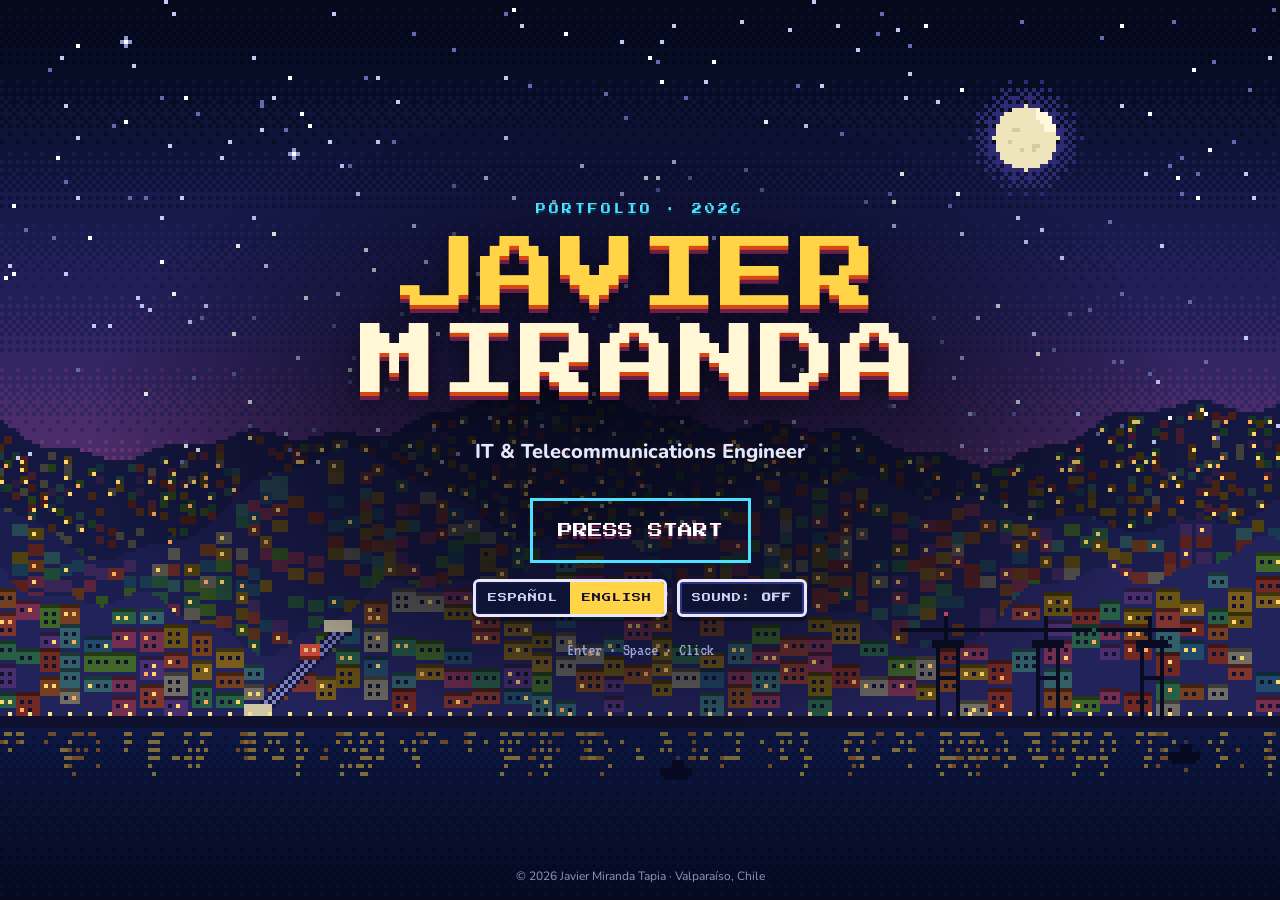
==== commit af120e76: "Agrega el enlace a GitHub y la URL pública del sitio Co-Authored-By: Claude Opus 5.5 <noreply@anthro" ====
--- a/index.html
+++ b/index.html
@@ -10,11 +10,13 @@
   <meta property="og:type" content="website">
   <meta property="og:title" content="Javier Miranda · Portafolio">
   <meta property="og:description" content="Ingeniero en Informática y Telecomunicaciones. Experiencia, habilidades y demos jugables de mis apps y juegos.">
-  <meta property="og:image" content="img/og.jpg">
+  <meta property="og:image" content="https://javiermirandat-ing.github.io/img/og.jpg">
+  <meta property="og:url" content="https://javiermirandat-ing.github.io/">
   <meta property="og:image:width" content="1200">
   <meta property="og:image:height" content="630">
   <meta property="og:locale" content="es_CL">
   <meta name="twitter:card" content="summary_large_image">
+  <link rel="canonical" href="https://javiermirandat-ing.github.io/">
   <link rel="icon" type="image/svg+xml" href="favicon.svg">
   <link rel="preconnect" href="https://fonts.googleapis.com">
   <link rel="preconnect" href="https://fonts.gstatic.com" crossorigin>
@@ -30,7 +32,9 @@
     "telephone": "+56961686938",
     "address": { "@type": "PostalAddress", "addressLocality": "Valparaíso", "addressCountry": "CL" },
     "alumniOf": "Duoc UC",
-    "knowsLanguage": ["es", "en"]
+    "knowsLanguage": ["es", "en"],
+    "url": "https://javiermirandat-ing.github.io/",
+    "sameAs": ["https://github.com/javiermirandat-ing"]
   }
   </script>
 </head>
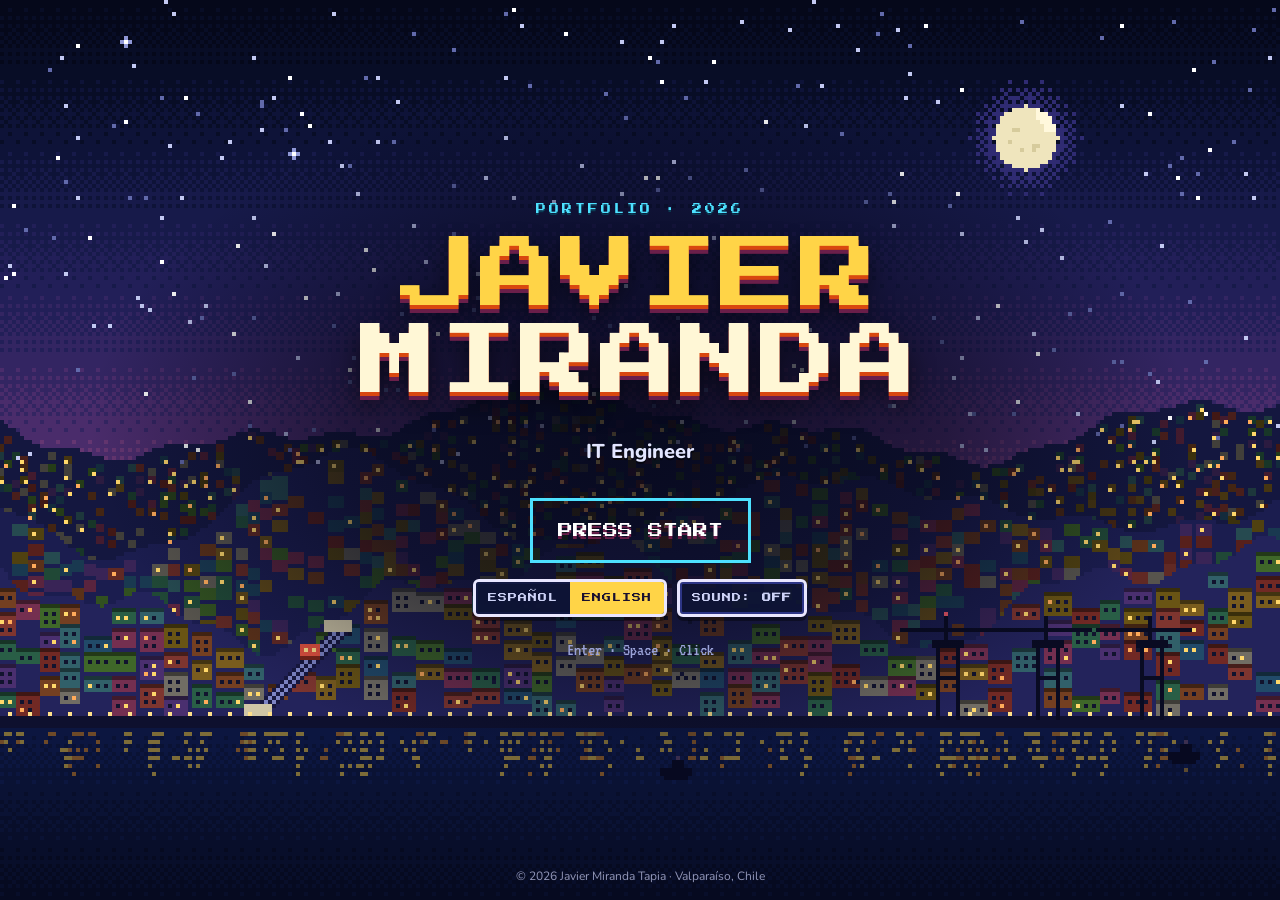
==== commit 41ae0fac: "Agrega certificados, diplomado terminado y capacitación OTEC El Diplomado en Ciberseguridad pasa a c" ====
--- a/index.html
+++ b/index.html
@@ -1,126 +1,126 @@
-<!doctype html>
-<html lang="es">
-<head>
-  <meta charset="utf-8">
-  <meta name="viewport" content="width=device-width, initial-scale=1, viewport-fit=cover">
-  <title>Javier Miranda · Portafolio</title>
-  <meta name="description" content="Portafolio de Javier Miranda Tapia, Ingeniero en Informática y Telecomunicaciones: experiencia laboral, habilidades y demos jugables de sus apps y juegos.">
-  <meta name="author" content="Javier Miranda Tapia">
-  <meta name="theme-color" content="#0b0f24">
-  <meta property="og:type" content="website">
-  <meta property="og:title" content="Javier Miranda · Portafolio">
-  <meta property="og:description" content="Ingeniero en Informática y Telecomunicaciones. Experiencia, habilidades y demos jugables de mis apps y juegos.">
-  <meta property="og:image" content="https://javiermirandat-ing.github.io/img/og.jpg">
-  <meta property="og:url" content="https://javiermirandat-ing.github.io/">
-  <meta property="og:image:width" content="1200">
-  <meta property="og:image:height" content="630">
-  <meta property="og:locale" content="es_CL">
-  <meta name="twitter:card" content="summary_large_image">
-  <link rel="canonical" href="https://javiermirandat-ing.github.io/">
-  <link rel="icon" type="image/svg+xml" href="favicon.svg">
-  <link rel="preconnect" href="https://fonts.googleapis.com">
-  <link rel="preconnect" href="https://fonts.gstatic.com" crossorigin>
-  <link href="https://fonts.googleapis.com/css2?family=Nunito:wght@400;600;700;800&family=Press+Start+2P&family=VT323&display=swap" rel="stylesheet">
-  <link rel="stylesheet" href="css/style.css">
-  <script type="application/ld+json">
-  {
-    "@context": "https://schema.org",
-    "@type": "Person",
-    "name": "Javier Miranda Tapia",
-    "jobTitle": "Ingeniero en Informática y Telecomunicaciones",
-    "email": "mailto:javier.mirandat.26@gmail.com",
-    "telephone": "+56961686938",
-    "address": { "@type": "PostalAddress", "addressLocality": "Valparaíso", "addressCountry": "CL" },
-    "alumniOf": "Duoc UC",
-    "knowsLanguage": ["es", "en"],
-    "url": "https://javiermirandat-ing.github.io/",
-    "sameAs": ["https://github.com/javiermirandat-ing"]
-  }
-  </script>
-</head>
-<body>
-  <canvas id="scene" aria-hidden="true"></canvas>
-  <div class="veil" aria-hidden="true"></div>
-
-  <!-- Pantalla de título -->
-  <section id="title" class="title" aria-label="Pantalla de inicio">
-    <div class="title-inner">
-      <p class="title-pre" data-i18n="title.pre">PORTAFOLIO · 2026</p>
-      <h1 class="logo"><span>JAVIER</span><span>MIRANDA</span></h1>
-      <p class="title-sub" data-i18n="title.sub">Ingeniero en Informática y Telecomunicaciones</p>
-      <button id="start" class="press-start" type="button"><span class="blink" data-i18n="title.start">PRESIONA START</span></button>
-      <div class="title-options">
-        <div class="seg" role="group" aria-label="Idioma / Language">
-          <button type="button" class="seg-btn" data-set-lang="es" data-px-static>ESPAÑOL</button>
-          <button type="button" class="seg-btn" data-set-lang="en">ENGLISH</button>
-        </div>
-        <button type="button" class="seg-btn sound-toggle" data-sound-toggle>
-          <span data-i18n="title.sound">SONIDO</span>: <b class="sound-state">NO</b>
-        </button>
-      </div>
-      <p class="title-hint" data-i18n="title.hint">Enter · Espacio · Clic</p>
-    </div>
-    <p class="title-foot">© 2026 Javier Miranda Tapia · Valparaíso, Chile</p>
-  </section>
-
-  <!-- Aplicación -->
-  <div id="app" hidden>
-    <header class="hud">
-      <div class="hud-row">
-        <button type="button" class="hud-player" data-goto="perfil" aria-label="Perfil">
-          <canvas class="hud-avatar" width="48" height="48" aria-hidden="true"></canvas>
-          <span class="hud-id">
-            <span class="hud-name">JAVIER MIRANDA</span>
-            <span class="hud-class" data-i18n="hud.class">Ing. en Informática y Telecom.</span>
-          </span>
-        </button>
-        <div class="hud-xp" aria-live="polite">
-          <div class="hud-xp-label"><span data-i18n="hud.explore">EXPLORACIÓN</span><span id="xp-count">0/5</span></div>
-          <div class="xpbar"><i id="xp-fill"></i></div>
-        </div>
-        <div class="hud-actions">
-          <a class="btn-icon btn-cv" id="hud-cv" href="cv/Javier-Miranda-CV.pdf" download><span data-icon="download"></span><span data-i18n="hud.cv">CV</span></a>
-          <button type="button" class="btn-icon" id="hud-lang" data-i18n-aria="hud.lang"><span data-icon="globe"></span><span class="lang-code">ES</span></button>
-          <button type="button" class="btn-icon" id="hud-sound" data-sound-toggle data-i18n-aria="hud.sound"><span class="snd-icon" data-icon="soundOff"></span></button>
-        </div>
-      </div>
-      <nav class="menu" role="tablist" aria-label="Secciones">
-        <button type="button" class="tab" role="tab" id="tab-perfil" aria-controls="s-perfil" data-tab="perfil"><span data-icon="user"></span><span data-i18n="nav.perfil">Perfil</span></button>
-        <button type="button" class="tab" role="tab" id="tab-habilidades" aria-controls="s-habilidades" data-tab="habilidades"><span data-icon="star"></span><span data-i18n="nav.habilidades">Habilidades</span></button>
-        <button type="button" class="tab" role="tab" id="tab-experiencia" aria-controls="s-experiencia" data-tab="experiencia"><span data-icon="briefcase"></span><span data-i18n="nav.experiencia">Experiencia</span></button>
-        <button type="button" class="tab" role="tab" id="tab-proyectos" aria-controls="s-proyectos" data-tab="proyectos"><span data-icon="pad"></span><span data-i18n="nav.proyectos">Proyectos</span></button>
-        <button type="button" class="tab" role="tab" id="tab-contacto" aria-controls="s-contacto" data-tab="contacto"><span data-icon="chat"></span><span data-i18n="nav.contacto">Contacto</span></button>
-      </nav>
-    </header>
-
-    <main class="stage">
-      <section id="s-perfil" class="panel" role="tabpanel" aria-labelledby="tab-perfil" hidden></section>
-      <section id="s-habilidades" class="panel" role="tabpanel" aria-labelledby="tab-habilidades" hidden></section>
-      <section id="s-experiencia" class="panel" role="tabpanel" aria-labelledby="tab-experiencia" hidden></section>
-      <section id="s-proyectos" class="panel" role="tabpanel" aria-labelledby="tab-proyectos" hidden></section>
-      <section id="s-contacto" class="panel" role="tabpanel" aria-labelledby="tab-contacto" hidden></section>
-    </main>
-
-    <footer class="foot">
-      <p>© 2026 Javier Miranda Tapia · <span data-i18n="footer.made">Hecho a mano con HTML, CSS y JavaScript</span></p>
-    </footer>
-  </div>
-
-  <div id="modal" class="modal" hidden></div>
-  <div id="toasts" class="toasts" aria-live="polite"></div>
-
-  <noscript>
-    <div class="noscript">
-      <h1>Javier Miranda Tapia</h1>
-      <p>Ingeniero en Informática y Telecomunicaciones · Valparaíso, Chile</p>
-      <p>Correo: <a href="mailto:javier.mirandat.26@gmail.com">javier.mirandat.26@gmail.com</a> · Teléfono: <a href="tel:+56961686938">+56 9 6168 6938</a></p>
-      <p><a href="cv/Javier-Miranda-CV.pdf">Descargar CV (español)</a> · <a href="cv/Javier-Miranda-CV-EN.pdf">Download CV (English)</a></p>
-      <p>Activa JavaScript para ver la versión jugable del portafolio.</p>
-    </div>
-  </noscript>
-
-  <script src="js/data.js"></script>
-  <script src="js/scene.js"></script>
-  <script src="js/app.js"></script>
-</body>
-</html>
+<!doctype html>
+<html lang="es">
+<head>
+  <meta charset="utf-8">
+  <meta name="viewport" content="width=device-width, initial-scale=1, viewport-fit=cover">
+  <title>Javier Miranda · Portafolio</title>
+  <meta name="description" content="Portafolio de Javier Miranda Tapia, Ingeniero en Informática con Diplomado en Ciberseguridad: experiencia laboral, habilidades, certificados y demos jugables de sus apps y juegos.">
+  <meta name="author" content="Javier Miranda Tapia">
+  <meta name="theme-color" content="#0b0f24">
+  <meta property="og:type" content="website">
+  <meta property="og:title" content="Javier Miranda · Portafolio">
+  <meta property="og:description" content="Ingeniero en Informática con Diplomado en Ciberseguridad. Experiencia, habilidades, certificados y demos jugables de mis apps y juegos.">
+  <meta property="og:image" content="https://javiermirandat-ing.github.io/img/og.jpg">
+  <meta property="og:url" content="https://javiermirandat-ing.github.io/">
+  <meta property="og:image:width" content="1200">
+  <meta property="og:image:height" content="630">
+  <meta property="og:locale" content="es_CL">
+  <meta name="twitter:card" content="summary_large_image">
+  <link rel="canonical" href="https://javiermirandat-ing.github.io/">
+  <link rel="icon" type="image/svg+xml" href="favicon.svg">
+  <link rel="preconnect" href="https://fonts.googleapis.com">
+  <link rel="preconnect" href="https://fonts.gstatic.com" crossorigin>
+  <link href="https://fonts.googleapis.com/css2?family=Nunito:wght@400;600;700;800&family=Press+Start+2P&family=VT323&display=swap" rel="stylesheet">
+  <link rel="stylesheet" href="css/style.css">
+  <script type="application/ld+json">
+  {
+    "@context": "https://schema.org",
+    "@type": "Person",
+    "name": "Javier Miranda Tapia",
+    "jobTitle": "Ingeniero en Informática",
+    "email": "mailto:javier.mirandat.26@gmail.com",
+    "telephone": "+56961686938",
+    "address": { "@type": "PostalAddress", "addressLocality": "Valparaíso", "addressCountry": "CL" },
+    "alumniOf": "Duoc UC",
+    "knowsLanguage": ["es", "en"],
+    "url": "https://javiermirandat-ing.github.io/",
+    "sameAs": ["https://github.com/javiermirandat-ing"]
+  }
+  </script>
+</head>
+<body>
+  <canvas id="scene" aria-hidden="true"></canvas>
+  <div class="veil" aria-hidden="true"></div>
+
+  <!-- Pantalla de título -->
+  <section id="title" class="title" aria-label="Pantalla de inicio">
+    <div class="title-inner">
+      <p class="title-pre" data-i18n="title.pre">PORTAFOLIO · 2026</p>
+      <h1 class="logo"><span>JAVIER</span><span>MIRANDA</span></h1>
+      <p class="title-sub" data-i18n="title.sub">Ingeniero en Informática</p>
+      <button id="start" class="press-start" type="button"><span class="blink" data-i18n="title.start">PRESIONA START</span></button>
+      <div class="title-options">
+        <div class="seg" role="group" aria-label="Idioma / Language">
+          <button type="button" class="seg-btn" data-set-lang="es" data-px-static>ESPAÑOL</button>
+          <button type="button" class="seg-btn" data-set-lang="en">ENGLISH</button>
+        </div>
+        <button type="button" class="seg-btn sound-toggle" data-sound-toggle>
+          <span data-i18n="title.sound">SONIDO</span>: <b class="sound-state">NO</b>
+        </button>
+      </div>
+      <p class="title-hint" data-i18n="title.hint">Enter · Espacio · Clic</p>
+    </div>
+    <p class="title-foot">© 2026 Javier Miranda Tapia · Valparaíso, Chile</p>
+  </section>
+
+  <!-- Aplicación -->
+  <div id="app" hidden>
+    <header class="hud">
+      <div class="hud-row">
+        <button type="button" class="hud-player" data-goto="perfil" aria-label="Perfil">
+          <canvas class="hud-avatar" width="48" height="48" aria-hidden="true"></canvas>
+          <span class="hud-id">
+            <span class="hud-name">JAVIER MIRANDA</span>
+            <span class="hud-class" data-i18n="hud.class">Ing. en Informática y Telecom.</span>
+          </span>
+        </button>
+        <div class="hud-xp" aria-live="polite">
+          <div class="hud-xp-label"><span data-i18n="hud.explore">EXPLORACIÓN</span><span id="xp-count">0/5</span></div>
+          <div class="xpbar"><i id="xp-fill"></i></div>
+        </div>
+        <div class="hud-actions">
+          <a class="btn-icon btn-cv" id="hud-cv" href="cv/Javier-Miranda-CV.pdf" download><span data-icon="download"></span><span data-i18n="hud.cv">CV</span></a>
+          <button type="button" class="btn-icon" id="hud-lang" data-i18n-aria="hud.lang"><span data-icon="globe"></span><span class="lang-code">ES</span></button>
+          <button type="button" class="btn-icon" id="hud-sound" data-sound-toggle data-i18n-aria="hud.sound"><span class="snd-icon" data-icon="soundOff"></span></button>
+        </div>
+      </div>
+      <nav class="menu" role="tablist" aria-label="Secciones">
+        <button type="button" class="tab" role="tab" id="tab-perfil" aria-controls="s-perfil" data-tab="perfil"><span data-icon="user"></span><span data-i18n="nav.perfil">Perfil</span></button>
+        <button type="button" class="tab" role="tab" id="tab-habilidades" aria-controls="s-habilidades" data-tab="habilidades"><span data-icon="star"></span><span data-i18n="nav.habilidades">Habilidades</span></button>
+        <button type="button" class="tab" role="tab" id="tab-experiencia" aria-controls="s-experiencia" data-tab="experiencia"><span data-icon="briefcase"></span><span data-i18n="nav.experiencia">Experiencia</span></button>
+        <button type="button" class="tab" role="tab" id="tab-proyectos" aria-controls="s-proyectos" data-tab="proyectos"><span data-icon="pad"></span><span data-i18n="nav.proyectos">Proyectos</span></button>
+        <button type="button" class="tab" role="tab" id="tab-contacto" aria-controls="s-contacto" data-tab="contacto"><span data-icon="chat"></span><span data-i18n="nav.contacto">Contacto</span></button>
+      </nav>
+    </header>
+
+    <main class="stage">
+      <section id="s-perfil" class="panel" role="tabpanel" aria-labelledby="tab-perfil" hidden></section>
+      <section id="s-habilidades" class="panel" role="tabpanel" aria-labelledby="tab-habilidades" hidden></section>
+      <section id="s-experiencia" class="panel" role="tabpanel" aria-labelledby="tab-experiencia" hidden></section>
+      <section id="s-proyectos" class="panel" role="tabpanel" aria-labelledby="tab-proyectos" hidden></section>
+      <section id="s-contacto" class="panel" role="tabpanel" aria-labelledby="tab-contacto" hidden></section>
+    </main>
+
+    <footer class="foot">
+      <p>© 2026 Javier Miranda Tapia · <span data-i18n="footer.made">Hecho a mano con HTML, CSS y JavaScript</span></p>
+    </footer>
+  </div>
+
+  <div id="modal" class="modal" hidden></div>
+  <div id="toasts" class="toasts" aria-live="polite"></div>
+
+  <noscript>
+    <div class="noscript">
+      <h1>Javier Miranda Tapia</h1>
+      <p>Ingeniero en Informática · Diplomado en Ciberseguridad · Valparaíso, Chile</p>
+      <p>Correo: <a href="mailto:javier.mirandat.26@gmail.com">javier.mirandat.26@gmail.com</a> · Teléfono: <a href="tel:+56961686938">+56 9 6168 6938</a></p>
+      <p><a href="cv/Javier-Miranda-CV.pdf">Descargar CV (español)</a> · <a href="cv/Javier-Miranda-CV-EN.pdf">Download CV (English)</a></p>
+      <p>Activa JavaScript para ver la versión jugable del portafolio.</p>
+    </div>
+  </noscript>
+
+  <script src="js/data.js"></script>
+  <script src="js/scene.js"></script>
+  <script src="js/app.js"></script>
+</body>
+</html>
--- a/css/style.css
+++ b/css/style.css
@@ -1,1398 +1,1438 @@
-/* ==========================================================
-   Portafolio de Javier Miranda · estilo RPG retro
-   ========================================================== */
-
-:root {
-  --bg: #0b0f24;
-  --bg-2: #11173a;
-  --win-top: rgba(30, 38, 98, 0.94);
-  --win-bot: rgba(14, 19, 54, 0.96);
-  --line: #e9e6ff;
-  --line-in: #2d3586;
-  --ink: #f4f2ff;
-  --ink-2: #cdd2f6;
-  --muted: #9aa2d8;
-  --gold: #ffd447;
-  --gold-dark: #b8860b;
-  --orange: #ff8a3d;
-  --cyan: #4de1ff;
-  --pink: #ff6fa3;
-  --green: #5ef0a0;
-  --purple: #b98cff;
-  --red: #ff5d6c;
-  --slot: #1c2462;
-  --slot-line: #3b44a0;
-  --shadow: rgba(0, 0, 0, 0.38);
-  --px: "Press Start 2P", monospace;
-  --vt: "VT323", monospace;
-  --sans: "Nunito", system-ui, -apple-system, "Segoe UI", sans-serif;
-  --hud-h: 64px;
-  --radius: 8px;
-}
-
-* { box-sizing: border-box; }
-
-html {
-  -webkit-text-size-adjust: 100%;
-  scroll-padding-top: 140px;
-}
-
-body {
-  margin: 0;
-  min-height: 100vh;
-  background: var(--bg);
-  color: var(--ink);
-  font: 16px/1.6 var(--sans);
-  overflow-x: hidden;
-}
-
-body.locked { overflow: hidden; }
-
-img { max-width: 100%; display: block; }
-
-a { color: var(--cyan); }
-
-button { font: inherit; color: inherit; }
-
-:focus-visible {
-  outline: 3px solid var(--cyan);
-  outline-offset: 3px;
-}
-
-[hidden] { display: none !important; }
-
-/* Mayúscula con tilde compuesta: la fuente pixel la trae aplastada, así que
-   la tilde se dibuja con píxeles de 1/8 em (la grilla de la propia fuente). */
-.acc { position: relative; display: inline-block; line-height: 1; }
-
-.acc::before {
-  content: "";
-  position: absolute;
-  width: 0.125em;
-  height: 0.125em;
-  background: currentColor;
-}
-
-.acc.a-acute::before { left: 0.375em; top: -0.25em; box-shadow: 0.125em -0.125em 0 currentColor; }
-
-.acc.a-tilde::before {
-  left: 0.125em; top: -0.25em;
-  box-shadow: 0.375em 0 0 currentColor, 0.5em 0 0 currentColor, 0.125em -0.125em 0 currentColor, 0.25em -0.125em 0 currentColor, 0.625em -0.125em 0 currentColor;
-}
-
-.acc.a-dier::before { left: 0.25em; top: -0.25em; box-shadow: 0.375em 0 0 currentColor; }
-
-.sr-only {
-  position: absolute; width: 1px; height: 1px; overflow: hidden;
-  clip: rect(0 0 0 0); white-space: nowrap;
-}
-
-/* ---------- Iconos pixel ---------- */
-.px-icon {
-  width: 1em; height: 1em;
-  display: inline-block;
-  vertical-align: -0.12em;
-  fill: currentColor;
-  shape-rendering: crispEdges;
-  flex: none;
-}
-
-/* ---------- Escenario de fondo ---------- */
-#scene {
-  position: fixed;
-  inset: 0;
-  width: 100%;
-  height: 100%;
-  image-rendering: pixelated;
-  object-fit: cover;
-  z-index: 0;
-  display: block;
-}
-
-.veil {
-  position: fixed;
-  inset: 0;
-  z-index: 1;
-  pointer-events: none;
-  background:
-    radial-gradient(ellipse at 50% 20%, rgba(9, 11, 34, 0.45), rgba(6, 7, 22, 0.86) 70%);
-  opacity: 0;
-  transition: opacity 0.7s ease;
-}
-
-.veil::after {
-  content: "";
-  position: absolute;
-  inset: 0;
-  background: repeating-linear-gradient(to bottom, rgba(0, 0, 0, 0.16) 0 1px, transparent 1px 3px);
-  opacity: 0.35;
-}
-
-body.in-app .veil { opacity: 1; }
-
-/* ---------- Pantalla de título ---------- */
-.title {
-  position: fixed;
-  inset: 0;
-  z-index: 10;
-  display: grid;
-  place-items: center;
-  padding: 24px 16px 64px;
-  text-align: center;
-  transition: opacity 0.5s ease, transform 0.5s ease;
-}
-
-.title.leaving {
-  opacity: 0;
-  transform: scale(1.06);
-  pointer-events: none;
-}
-
-.title-inner {
-  position: relative;
-  display: flex;
-  flex-direction: column;
-  align-items: center;
-  gap: 10px;
-  max-width: 100%;
-}
-
-.title-inner::before {
-  content: "";
-  position: absolute;
-  z-index: -1;
-  left: 50%; top: 50%;
-  width: min(1100px, 150vw);
-  height: 150%;
-  transform: translate(-50%, -50%);
-  background: radial-gradient(closest-side, rgba(5, 7, 24, 0.82), rgba(5, 7, 24, 0.55) 55%, transparent);
-  pointer-events: none;
-}
-
-.title-pre {
-  margin: 0 0 6px;
-  font: 10px/1.6 var(--px);
-  letter-spacing: 3px;
-  color: var(--cyan);
-  text-shadow: 0 2px 0 #0a3a52;
-}
-
-.logo {
-  margin: 0;
-  font-family: var(--px);
-  font-weight: 400;
-  font-size: clamp(30px, 8vw, 78px);
-  line-height: 1.12;
-  letter-spacing: 2px;
-  color: var(--gold);
-  text-shadow:
-    0 4px 0 #d9480f,
-    0 8px 0 #6b1f4a,
-    0 14px 24px rgba(0, 0, 0, 0.55);
-}
-
-.logo span { display: block; }
-
-.logo span:nth-child(2) {
-  color: #fff7d6;
-  animation: bob 2.4s steps(4) infinite;
-}
-
-.logo span:nth-child(1) { animation: bob 2.4s steps(4) infinite reverse; }
-
-@keyframes bob {
-  0%, 100% { transform: translateY(0); }
-  50% { transform: translateY(-4px); }
-}
-
-.title-sub {
-  margin: 18px 0 8px;
-  font-weight: 800;
-  font-size: clamp(15px, 2.4vw, 20px);
-  color: #e3e6ff;
-  text-shadow: 0 2px 0 rgba(0, 0, 0, 0.6);
-}
-
-.press-start {
-  margin-top: 18px;
-  padding: 16px 22px;
-  background: none;
-  border: 0;
-  cursor: pointer;
-  font: 15px/1.4 var(--px);
-  color: #fff;
-  text-shadow: 0 3px 0 #6b1f4a;
-}
-
-.blink { animation: soft-blink 1.1s steps(2, start) infinite; }
-
-@keyframes blink { to { visibility: hidden; } }
-
-@keyframes soft-blink { to { opacity: 0.25; } }
-
-.title-options {
-  display: flex;
-  flex-wrap: wrap;
-  justify-content: center;
-  gap: 10px;
-  margin-top: 12px;
-}
-
-.seg {
-  display: inline-flex;
-  border: 3px solid var(--line);
-  border-radius: 6px;
-  box-shadow: inset 0 0 0 2px var(--line-in), 0 4px 0 var(--shadow);
-  background: rgba(14, 19, 54, 0.85);
-  overflow: hidden;
-}
-
-.seg .seg-btn {
-  border: 0;
-  box-shadow: none;
-  border-radius: 0;
-}
-
-.seg-btn {
-  padding: 10px 12px;
-  font: 9px/1.4 var(--px);
-  letter-spacing: 1px;
-  color: var(--ink-2);
-  background: rgba(14, 19, 54, 0.85);
-  border: 3px solid var(--line);
-  border-radius: 6px;
-  box-shadow: inset 0 0 0 2px var(--line-in), 0 4px 0 var(--shadow);
-  cursor: pointer;
-}
-
-.seg-btn[aria-pressed="true"] {
-  color: #1a1030;
-  background: var(--gold);
-}
-
-.seg-btn:hover { color: var(--gold); }
-.seg-btn[aria-pressed="true"]:hover { color: #1a1030; }
-
-.title-hint {
-  margin: 14px 0 0;
-  font: 18px/1 var(--vt);
-  color: var(--muted);
-}
-
-.title-foot {
-  position: absolute;
-  left: 0; right: 0; bottom: 14px;
-  margin: 0;
-  font-size: 12px;
-  color: rgba(205, 210, 246, 0.7);
-}
-
-/* ---------- Aplicación ---------- */
-#app {
-  position: relative;
-  z-index: 2;
-  min-height: 100vh;
-  display: flex;
-  flex-direction: column;
-}
-
-.hud {
-  position: sticky;
-  top: 0;
-  z-index: 6;
-  background: rgba(9, 12, 34, 0.9);
-  backdrop-filter: blur(8px);
-  -webkit-backdrop-filter: blur(8px);
-  border-bottom: 3px solid var(--line);
-  box-shadow: 0 3px 0 var(--line-in), 0 10px 24px rgba(0, 0, 0, 0.35);
-}
-
-.hud-row {
-  max-width: 1160px;
-  margin: 0 auto;
-  display: grid;
-  grid-template-columns: auto minmax(120px, 1fr) auto;
-  align-items: center;
-  gap: 18px;
-  padding: 10px 16px;
-}
-
-.hud-player {
-  display: flex;
-  align-items: center;
-  gap: 12px;
-  padding: 0;
-  background: none;
-  border: 0;
-  cursor: pointer;
-  text-align: left;
-}
-
-.hud-avatar {
-  width: 44px;
-  height: 44px;
-  image-rendering: pixelated;
-  border: 3px solid var(--gold);
-  border-radius: 4px;
-  box-shadow: 0 0 0 2px #6b1f4a;
-  background: var(--bg-2);
-}
-
-.hud-id { display: flex; flex-direction: column; line-height: 1.3; }
-
-.hud-name { font: 10px/1.6 var(--px); color: #fff; }
-
-.hud-class { font-size: 13px; color: var(--muted); font-weight: 700; }
-
-.hud-xp { max-width: 340px; width: 100%; justify-self: center; }
-
-.hud-xp-label {
-  display: flex;
-  justify-content: space-between;
-  font: 18px/1 var(--vt);
-  color: var(--ink-2);
-  margin-bottom: 4px;
-  letter-spacing: 1px;
-}
-
-#xp-count { color: var(--gold); }
-
-.xpbar {
-  height: 14px;
-  border: 2px solid var(--line);
-  border-radius: 3px;
-  background: #070a1c;
-  box-shadow: inset 0 0 0 2px #151b48;
-  overflow: hidden;
-}
-
-.xpbar i {
-  display: block;
-  height: 100%;
-  width: 0;
-  background:
-    repeating-linear-gradient(90deg, transparent 0 10px, rgba(0, 0, 0, 0.25) 10px 12px),
-    linear-gradient(180deg, #fff1a8, var(--gold) 45%, #e0a800);
-  transition: width 0.6s steps(10);
-}
-
-.hud-actions { display: flex; gap: 8px; }
-
-.btn-icon {
-  display: inline-flex;
-  align-items: center;
-  justify-content: center;
-  gap: 6px;
-  min-width: 42px;
-  height: 42px;
-  padding: 0 10px;
-  font: 9px/1 var(--px);
-  color: var(--ink);
-  text-decoration: none;
-  background: var(--slot);
-  border: 2px solid var(--line);
-  border-radius: 6px;
-  box-shadow: inset 0 0 0 2px var(--line-in), 0 3px 0 var(--shadow);
-  cursor: pointer;
-}
-
-.btn-icon .px-icon { font-size: 16px; }
-
-.btn-icon:hover { color: var(--gold); }
-
-.btn-cv { color: #1a1030; background: var(--gold); box-shadow: inset 0 0 0 2px #fff3b0, 0 3px 0 #7a5500; }
-.btn-cv:hover { color: #1a1030; filter: brightness(1.08); }
-
-/* Menú de pestañas */
-.menu {
-  max-width: 1160px;
-  margin: 0 auto;
-  display: flex;
-  justify-content: center;
-  gap: 6px;
-  padding: 0 16px 10px;
-}
-
-.tab {
-  position: relative;
-  display: inline-flex;
-  align-items: center;
-  gap: 8px;
-  padding: 10px 14px 10px 26px;
-  font: 10px/1.4 var(--px);
-  color: var(--ink-2);
-  background: transparent;
-  border: 2px solid transparent;
-  border-radius: 6px;
-  cursor: pointer;
-}
-
-.tab .px-icon { font-size: 15px; }
-
-.tab::before {
-  content: "";
-  position: absolute;
-  left: 9px;
-  top: 50%;
-  margin-top: -5px;
-  border: 5px solid transparent;
-  border-left: 7px solid var(--gold);
-  opacity: 0;
-}
-
-.tab:hover { color: #fff; }
-.tab:hover::before { opacity: 0.6; }
-
-.tab[aria-selected="true"] {
-  color: var(--gold);
-  background: #1a2156;
-  border-color: var(--line);
-  box-shadow: inset 0 0 0 2px var(--line-in);
-}
-
-.tab[aria-selected="true"]::before { opacity: 1; animation: blink 1s steps(2, start) infinite; }
-
-/* ---------- Escenario principal ---------- */
-.stage {
-  flex: 1;
-  width: 100%;
-  max-width: 1160px;
-  margin: 0 auto;
-  padding: 30px 16px 60px;
-}
-
-.panel { animation: panel-in 0.42s steps(6) both; }
-
-@keyframes panel-in {
-  from { opacity: 0; transform: translateY(14px); }
-  to { opacity: 1; transform: none; }
-}
-
-.sec-head { margin: 4px 0 30px; }
-
-.sec-head h2 {
-  margin: 0 0 10px;
-  font: clamp(17px, 2.6vw, 25px)/1.4 var(--px);
-  color: var(--gold);
-  text-shadow: 0 3px 0 #d9480f, 0 6px 0 #4a1640;
-}
-
-.sec-head p { margin: 0; color: var(--ink-2); font-size: 17px; font-weight: 600; }
-
-/* Ventana RPG */
-.win {
-  position: relative;
-  background: linear-gradient(180deg, var(--win-top), var(--win-bot));
-  border: 3px solid var(--line);
-  border-radius: var(--radius);
-  box-shadow: inset 0 0 0 3px var(--line-in), 0 8px 0 var(--shadow);
-  padding: 30px 22px 22px;
-}
-
-.stack > * + * { margin-top: 30px; }
-
-.win-title {
-  position: absolute;
-  top: -15px;
-  left: 14px;
-  display: inline-flex;
-  align-items: center;
-  gap: 8px;
-  max-width: calc(100% - 28px);
-  padding: 6px 10px;
-  font: 10px/1.4 var(--px);
-  color: var(--gold);
-  background: #0f1438;
-  border: 3px solid var(--line);
-  border-radius: 6px;
-}
-
-.win-title .px-icon { font-size: 13px; color: var(--cyan); }
-
-.grid-2 { display: grid; grid-template-columns: repeat(2, minmax(0, 1fr)); gap: 30px 26px; }
-
-/* Botones */
-.btn {
-  display: inline-flex;
-  align-items: center;
-  justify-content: center;
-  gap: 10px;
-  padding: 14px 18px;
-  font: 10px/1.4 var(--px);
-  letter-spacing: 0.5px;
-  color: #1a1030;
-  text-decoration: none;
-  background: var(--gold);
-  border: 3px solid #1a1030;
-  border-radius: 6px;
-  box-shadow: inset 0 -4px 0 rgba(0, 0, 0, 0.18), inset 0 3px 0 rgba(255, 255, 255, 0.45), 0 4px 0 #1a1030;
-  cursor: pointer;
-  transition: transform 0.06s;
-}
-
-.btn .px-icon { font-size: 14px; }
-
-.btn:hover { filter: brightness(1.08); }
-
-.btn:active { transform: translateY(3px); box-shadow: inset 0 -2px 0 rgba(0, 0, 0, 0.18), 0 1px 0 #1a1030; }
-
-.btn-ghost {
-  color: var(--ink);
-  background: var(--slot);
-  border-color: var(--line);
-  box-shadow: inset 0 0 0 2px var(--line-in), 0 4px 0 var(--shadow);
-}
-
-.btn-ghost:hover { color: var(--gold); }
-
-.btn-row { display: flex; flex-wrap: wrap; gap: 14px; margin-top: 22px; }
-
-.chip {
-  display: inline-flex;
-  align-items: center;
-  gap: 6px;
-  padding: 3px 9px;
-  font: 17px/1.2 var(--vt);
-  letter-spacing: 0.5px;
-  color: var(--ink-2);
-  background: rgba(11, 15, 40, 0.75);
-  border: 2px solid var(--slot-line);
-  border-radius: 4px;
-}
-
-.chips { display: flex; flex-wrap: wrap; gap: 8px; margin: 0; padding: 0; list-style: none; }
-
-/* ---------- Perfil ---------- */
-.profile { display: grid; grid-template-columns: 340px minmax(0, 1fr); gap: 30px; align-items: start; }
-
-.char-card { text-align: center; }
-
-.portrait {
-  position: relative;
-  width: min(230px, 100%);
-  aspect-ratio: 1;
-  margin: 8px auto 18px;
-  padding: 0;
-  border: 4px solid var(--gold);
-  border-radius: 6px;
-  background: var(--bg-2);
-  box-shadow: 0 0 0 4px #6b1f4a, 0 0 34px rgba(255, 212, 71, 0.28);
-  cursor: pointer;
-  overflow: hidden;
-}
-
-.portrait canvas { width: 100%; height: 100%; display: block; image-rendering: pixelated; }
-
-.portrait-tag {
-  position: absolute;
-  right: 6px;
-  bottom: 6px;
-  padding: 4px 6px;
-  font: 8px/1 var(--px);
-  color: #1a1030;
-  background: var(--gold);
-  border-radius: 3px;
-  opacity: 0;
-  transition: opacity 0.2s;
-}
-
-.portrait.is-8bit .portrait-tag { opacity: 1; }
-
-.char-name { margin: 0 0 6px; font: 14px/1.5 var(--px); color: #fff; }
-
-.char-class { margin: 0 0 14px; font-weight: 800; color: var(--gold); }
-
-.char-meta { display: grid; gap: 8px; justify-items: center; margin-bottom: 18px; color: var(--ink-2); font-weight: 700; font-size: 15px; }
-
-.char-meta span { display: inline-flex; align-items: center; gap: 8px; }
-
-.dot-live {
-  width: 10px; height: 10px;
-  background: var(--green);
-  box-shadow: 0 0 0 2px #0f3d2a, 0 0 10px var(--green);
-  animation: blink 1.4s steps(2, start) infinite;
-}
-
-.sub-title {
-  margin: 18px 0 10px;
-  font: 9px/1.4 var(--px);
-  color: var(--cyan);
-  text-align: left;
-}
-
-.lang-row { display: grid; grid-template-columns: 1fr auto; gap: 4px 10px; align-items: center; text-align: left; margin-bottom: 10px; }
-
-.lang-row b { font-weight: 800; }
-
-.lang-row small { color: var(--muted); font-size: 14px; font-weight: 700; }
-
-.lang-row .segs { grid-column: 1 / -1; }
-
-.bio { margin: 0; font-size: 17px; color: var(--ink); }
-
-.stats { display: grid; grid-template-columns: repeat(4, minmax(0, 1fr)); gap: 12px; }
-
-.stat {
-  text-align: center;
-  padding: 12px 6px 10px;
-  background: rgba(8, 11, 32, 0.6);
-  border: 2px solid var(--slot-line);
-  border-radius: 6px;
-}
-
-.stat b { display: block; font: 54px/0.9 var(--vt); color: var(--gold); text-shadow: 0 3px 0 #7a3a00; }
-
-.stat span { display: block; margin-top: 6px; font-size: 13px; line-height: 1.3; color: var(--ink-2); font-weight: 700; }
-
-.slots { display: grid; grid-template-columns: repeat(2, minmax(0, 1fr)); gap: 12px; margin: 0; padding: 0; list-style: none; }
-
-.slots.one { grid-template-columns: minmax(0, 1fr); text-align: left; }
-
-.char-card .slot { font-size: 15px; }
-
-.skills-layout {
-  display: grid;
-  grid-template-columns: repeat(2, minmax(0, 1fr));
-  gap: 30px 26px;
-  align-items: start;
-}
-
-.skills-layout .tall { grid-column: 2; grid-row: 1 / span 2; }
-
-.slot {
-  display: flex;
-  align-items: center;
-  gap: 12px;
-  padding: 10px 12px;
-  background: rgba(8, 11, 32, 0.55);
-  border: 2px solid var(--slot-line);
-  border-radius: 6px;
-  font-weight: 700;
-  line-height: 1.35;
-}
-
-.slot-ico {
-  width: 40px; height: 40px;
-  display: grid;
-  place-items: center;
-  flex: none;
-  background: var(--slot);
-  border: 2px solid var(--line);
-  border-radius: 4px;
-  box-shadow: inset 0 0 0 2px var(--line-in);
-  color: var(--gold);
-  font-size: 20px;
-}
-
-.slot-ico.pink { color: var(--pink); }
-.slot-ico.cyan { color: var(--cyan); }
-.slot-ico.green { color: var(--green); }
-
-/* Segmentos de nivel */
-.segs { display: flex; gap: 4px; }
-
-.segs i {
-  width: 16px; height: 12px;
-  background: #151b4a;
-  border: 2px solid #343d92;
-  border-radius: 2px;
-}
-
-.segs i.on {
-  background: linear-gradient(180deg, #fff1a8, var(--gold) 55%, #d99a00);
-  border-color: #fff3b8;
-  box-shadow: 0 0 8px rgba(255, 212, 71, 0.45);
-}
-
-.panel .segs i.on { animation: seg-on 0.5s steps(3) both; }
-
-@keyframes seg-on { from { background: #151b4a; border-color: #343d92; box-shadow: none; } }
-
-/* ---------- Habilidades ---------- */
-.skill-list { margin: 0; padding: 0; list-style: none; display: grid; gap: 14px; }
-
-.skill {
-  display: grid;
-  grid-template-columns: minmax(0, 1fr) auto;
-  gap: 4px 12px;
-  align-items: center;
-}
-
-.skill-name { font-weight: 800; line-height: 1.35; }
-
-.skill-lvl { font: 18px/1 var(--vt); color: var(--gold); text-align: right; white-space: nowrap; }
-
-.skill-lvl .px-icon { font-size: 14px; }
-
-.skill .segs { grid-column: 1 / -1; }
-
-.skill-unlock { grid-column: 1 / -1; display: flex; flex-wrap: wrap; align-items: center; gap: 6px; font-size: 13px; color: var(--muted); font-weight: 700; }
-
-.proj-chip {
-  display: inline-flex;
-  align-items: center;
-  gap: 6px;
-  padding: 2px 8px;
-  font: 16px/1.2 var(--vt);
-  color: var(--ink);
-  background: rgba(11, 15, 40, 0.8);
-  border: 2px solid var(--slot-line);
-  border-radius: 4px;
-  cursor: pointer;
-}
-
-.proj-chip::before { content: ""; width: 8px; height: 8px; background: var(--c, var(--gold)); }
-
-.proj-chip:hover { border-color: var(--c, var(--gold)); color: #fff; }
-
-.badges { display: grid; grid-template-columns: repeat(auto-fill, minmax(230px, 1fr)); gap: 14px; margin: 0; padding: 0; list-style: none; }
-
-.badge {
-  display: flex;
-  align-items: center;
-  gap: 12px;
-  padding: 12px;
-  background: rgba(8, 11, 32, 0.6);
-  border: 2px solid var(--slot-line);
-  border-radius: 6px;
-}
-
-.medal {
-  position: relative;
-  width: 52px; height: 52px;
-  flex: none;
-  display: grid;
-  place-items: center;
-  color: #5a3a00;
-  font-size: 22px;
-  background: radial-gradient(circle at 35% 30%, #fff6c4, var(--gold) 45%, #c58b00);
-  border: 3px solid #fff3b8;
-  border-radius: 50%;
-  box-shadow: 0 0 0 3px #7a5200, 0 4px 0 var(--shadow);
-}
-
-.badge.progress .medal {
-  color: #26305e;
-  background: radial-gradient(circle at 35% 30%, #ffffff, #c7cdf0 45%, #8a93c7);
-  border-color: #fff;
-  box-shadow: 0 0 0 3px #4a5291, 0 4px 0 var(--shadow);
-}
-
-.badge-text { display: grid; gap: 4px; line-height: 1.3; font-weight: 800; font-size: 15px; }
-
-.badge-state { font: 8px/1.4 var(--px); color: var(--green); }
-
-.badge.progress .badge-state { color: var(--cyan); }
-
-.progressbar {
-  height: 10px;
-  margin-top: 2px;
-  border: 2px solid var(--line);
-  border-radius: 3px;
-  background: #070a1c;
-  overflow: hidden;
-}
-
-.progressbar i {
-  display: block;
-  width: 60%;
-  height: 100%;
-  background: repeating-linear-gradient(-45deg, var(--cyan) 0 6px, #2aa7c4 6px 12px);
-  background-size: 17px 17px;
-  animation: stripes 1s linear infinite;
-}
-
-@keyframes stripes { to { background-position: 17px 0; } }
-
-/* ---------- Experiencia ---------- */
-.quests { position: relative; margin: 0; padding: 0 0 0 34px; list-style: none; }
-
-.quests::before {
-  content: "";
-  position: absolute;
-  left: 11px; top: 8px; bottom: 8px;
-  width: 4px;
-  background: repeating-linear-gradient(to bottom, var(--line) 0 8px, transparent 8px 14px);
-  opacity: 0.55;
-}
-
-.quest {
-  position: relative;
-  padding: 18px 18px 16px;
-  background: rgba(8, 11, 32, 0.62);
-  border: 2px solid var(--slot-line);
-  border-radius: 6px;
-}
-
-.quest + .quest { margin-top: 18px; }
-
-.quest::before {
-  content: "";
-  position: absolute;
-  left: -30px; top: 24px;
-  width: 14px; height: 14px;
-  background: var(--green);
-  border: 3px solid #0b0f24;
-  box-shadow: 0 0 0 2px var(--line);
-}
-
-.quest.active { border-color: var(--gold); box-shadow: 0 0 0 1px rgba(255, 212, 71, 0.35), 0 0 22px rgba(255, 212, 71, 0.12); }
-
-.quest.active::before { background: var(--gold); animation: pulse 1.6s steps(2, start) infinite; }
-
-@keyframes pulse { 50% { box-shadow: 0 0 0 2px var(--line), 0 0 14px var(--gold); } }
-
-.quest-top { display: flex; flex-wrap: wrap; align-items: center; gap: 8px 12px; margin-bottom: 6px; }
-
-.quest-tag { padding: 4px 7px; font: 8px/1.3 var(--px); color: #0b2a1b; background: var(--green); border-radius: 3px; }
-
-.quest.active .quest-tag { color: #3a2400; background: var(--gold); }
-
-.quest-dates { font: 19px/1 var(--vt); color: var(--cyan); }
-
-.quest h3 { margin: 0; font-size: 20px; line-height: 1.3; font-weight: 800; }
-
-.quest-role { margin: 2px 0 12px; color: var(--muted); font-weight: 700; }
-
-.objectives { margin: 0; padding: 0; list-style: none; display: grid; gap: 7px; }
-
-.objectives li { display: grid; grid-template-columns: 18px 1fr; gap: 10px; align-items: start; color: var(--ink-2); }
-
-.objectives .px-icon { margin-top: 4px; color: var(--green); font-size: 14px; }
-
-.rewards { display: flex; flex-wrap: wrap; align-items: center; gap: 8px; margin-top: 14px; }
-
-.rewards-label { font: 8px/1.4 var(--px); color: var(--gold); margin-right: 2px; }
-
-.edu { display: grid; grid-template-columns: repeat(2, minmax(0, 1fr)); gap: 14px; margin: 0; padding: 0; list-style: none; }
-
-.edu-item {
-  display: grid;
-  grid-template-columns: 44px 1fr;
-  gap: 12px;
-  padding: 14px;
-  background: rgba(8, 11, 32, 0.62);
-  border: 2px solid var(--slot-line);
-  border-radius: 6px;
-}
-
-.edu-item .slot-ico { width: 44px; height: 44px; }
-
-.edu-item h3 { margin: 0; font-size: 16px; line-height: 1.35; font-weight: 800; }
-
-.edu-item p { margin: 2px 0 0; color: var(--muted); font-weight: 700; font-size: 14px; }
-
-.edu-item .quest-dates { display: inline-block; margin-top: 6px; }
-
-.edu-item.progress { border-color: var(--cyan); }
-
-/* ---------- Proyectos ---------- */
-.levels { display: grid; grid-template-columns: repeat(2, minmax(0, 1fr)); gap: 30px 26px; }
-
-.level {
-  display: flex;
-  flex-direction: column;
-  padding: 0;
-  overflow: hidden;
-  transition: transform 0.15s steps(3);
-}
-
-.level:hover { transform: translateY(-4px); }
-
-.level-cover {
-  position: relative;
-  height: 250px;
-  display: flex;
-  align-items: flex-end;
-  justify-content: center;
-  overflow: hidden;
-  border-bottom: 3px solid var(--line);
-  background:
-    radial-gradient(circle at 50% 120%, var(--cg, rgba(255, 212, 71, 0.4)), transparent 65%),
-    repeating-linear-gradient(0deg, rgba(255, 255, 255, 0.04) 0 2px, transparent 2px 6px),
-    linear-gradient(180deg, #121848, #0b0f2a);
-  cursor: pointer;
-}
-
-.level-cover::after {
-  content: "";
-  position: absolute;
-  inset: 0;
-  background: repeating-linear-gradient(to bottom, rgba(0, 0, 0, 0.12) 0 1px, transparent 1px 3px);
-  pointer-events: none;
-}
-
-.fan { position: relative; width: 300px; height: 230px; }
-
-.mini-phone {
-  position: absolute;
-  bottom: -40px;
-  left: 50%;
-  width: 104px;
-  aspect-ratio: 9 / 20;
-  margin-left: -52px;
-  overflow: hidden;
-  background: #000;
-  border: 5px solid #0d0f1f;
-  border-radius: 16px;
-  box-shadow: 0 0 0 2px #3a3f6e, 0 14px 22px rgba(0, 0, 0, 0.5);
-  transition: transform 0.25s ease;
-}
-
-.mini-phone img { width: 100%; height: 100%; object-fit: cover; object-position: top; }
-
-.mini-phone:nth-child(1) { transform: translateX(-88px) rotate(-11deg); }
-.mini-phone:nth-child(2) { transform: translateY(-26px); z-index: 2; }
-.mini-phone:nth-child(3) { transform: translateX(88px) rotate(11deg); }
-
-.level:hover .mini-phone:nth-child(1) { transform: translateX(-104px) rotate(-14deg); }
-.level:hover .mini-phone:nth-child(2) { transform: translateY(-38px) scale(1.04); }
-.level:hover .mini-phone:nth-child(3) { transform: translateX(104px) rotate(14deg); }
-
-.level-num {
-  position: absolute;
-  top: 12px; right: 12px;
-  z-index: 3;
-  padding: 5px 8px;
-  font: 8px/1.3 var(--px);
-  color: var(--ink);
-  background: rgba(9, 12, 34, 0.85);
-  border: 2px solid var(--line);
-  border-radius: 4px;
-}
-
-.status {
-  position: absolute;
-  top: 12px; left: 12px;
-  z-index: 3;
-  display: inline-flex;
-  align-items: center;
-  gap: 6px;
-  padding: 6px 8px;
-  font: 8px/1.3 var(--px);
-  border-radius: 4px;
-  border: 2px solid #0b0f24;
-  box-shadow: 0 3px 0 rgba(0, 0, 0, 0.4);
-}
-
-.status.live { color: #062a19; background: var(--green); }
-.status.live::before { content: ""; width: 7px; height: 7px; background: #062a19; animation: blink 1s steps(2, start) infinite; }
-.status.soon { color: #3a2400; background: var(--gold); }
-.status.proto { color: #1d0f3d; background: #c9b6ff; }
-.status.hobby { color: #fff; background: #8a3df0; box-shadow: 0 0 0 2px #e6d4ff, 0 0 18px rgba(185, 140, 255, 0.6); }
-
-.level-body { display: flex; flex-direction: column; flex: 1; padding: 20px 22px 22px; }
-
-.level-tag { margin: 0 0 6px; font: 19px/1.2 var(--vt); color: var(--cyan); letter-spacing: 0.5px; }
-
-.level h3 { margin: 0 0 10px; font: 17px/1.4 var(--px); color: #fff; }
-
-.level-pitch { margin: 0 0 14px; color: var(--ink-2); }
-
-.extra-badge { display: inline-block; align-self: flex-start; margin: 0 0 12px; padding: 3px 8px; font: 16px/1.2 var(--vt); color: #ffd2e2; border: 2px dashed #ff8fb1; border-radius: 4px; }
-
-.level .btn-row { margin-top: auto; padding-top: 18px; }
-
-/* Nivel extra (hobby) */
-.level.bonus {
-  grid-column: 1 / -1;
-  flex-direction: row;
-  border-color: #e6d4ff;
-  box-shadow: inset 0 0 0 3px #5b2aa8, 0 8px 0 var(--shadow), 0 0 0 3px rgba(185, 140, 255, 0.25), 0 0 40px rgba(138, 61, 240, 0.25);
-}
-
-.level.bonus .level-cover {
-  flex: 0 0 56%;
-  height: auto;
-  min-height: 300px;
-  border-bottom: 0;
-  border-right: 3px solid #e6d4ff;
-  align-items: stretch;
-}
-
-.level.bonus .level-cover img { width: 100%; height: 100%; object-fit: cover; }
-
-.level.bonus .level-num { top: auto; right: auto; bottom: 12px; left: 12px; border-color: #e6d4ff; }
-
-.hobby-ribbon {
-  position: absolute;
-  top: 26px; right: -44px;
-  z-index: 3;
-  width: 180px;
-  padding: 7px 0;
-  font: 9px/1.3 var(--px);
-  text-align: center;
-  color: #fff;
-  background: #8a3df0;
-  border-top: 2px solid #e6d4ff;
-  border-bottom: 2px solid #e6d4ff;
-  transform: rotate(35deg);
-}
-
-.hobby-note {
-  margin: 0 0 14px;
-  padding: 12px 14px;
-  color: #efe4ff;
-  background: rgba(91, 42, 168, 0.25);
-  border: 2px solid #8a5ad6;
-  border-radius: 6px;
-}
-
-.hobby-note b { color: #d9c2ff; }
-
-/* ---------- Modal de nivel ---------- */
-.modal {
-  position: fixed;
-  inset: 0;
-  z-index: 30;
-  display: grid;
-  place-items: center;
-  padding: 24px;
-  background: rgba(4, 5, 18, 0.8);
-  backdrop-filter: blur(5px);
-  -webkit-backdrop-filter: blur(5px);
-  animation: fade 0.2s ease both;
-}
-
-@keyframes fade { from { opacity: 0; } }
-
-.modal-win {
-  width: min(1100px, 100%);
-  max-height: calc(100vh - 48px);
-  overflow: auto;
-  padding: 26px;
-  animation: pop 0.25s steps(4) both;
-}
-
-@keyframes pop { from { transform: scale(0.94); opacity: 0; } }
-
-.modal-close {
-  position: sticky;
-  top: 0;
-  float: right;
-  z-index: 4;
-  margin: -8px -8px 0 12px;
-}
-
-.modal-grid { display: grid; grid-template-columns: minmax(0, 430px) minmax(0, 1fr); gap: 30px; align-items: start; clear: both; }
-
-.modal-grid.landscape { grid-template-columns: minmax(0, 1.25fr) minmax(0, 1fr); }
-
-.viewer { display: flex; flex-direction: column; align-items: center; gap: 14px; }
-
-.viewer-tabs { display: inline-flex; }
-
-.phone {
-  position: relative;
-  height: min(76vh, 760px);
-  width: auto;
-  max-width: 100%;
-  aspect-ratio: 9 / 19.5;
-  padding: 12px;
-  background: linear-gradient(160deg, #262a4d, #0d0f1f 40%);
-  border-radius: 40px;
-  box-shadow: 0 0 0 3px var(--line), 0 0 0 6px var(--line-in), 0 18px 34px rgba(0, 0, 0, 0.55);
-}
-
-.phone::before {
-  content: "";
-  position: absolute;
-  top: 18px; left: 50%;
-  width: 12px; height: 12px;
-  margin-left: -6px;
-  z-index: 3;
-  background: #05060f;
-  border-radius: 50%;
-}
-
-.screen {
-  position: relative;
-  width: 100%;
-  height: 100%;
-  overflow: hidden;
-  background: #000;
-  border-radius: 28px;
-}
-
-.screen img, .screen iframe { width: 100%; height: 100%; border: 0; display: block; object-fit: cover; object-position: top; }
-
-.monitor {
-  position: relative;
-  width: 100%;
-  aspect-ratio: 16 / 9;
-  padding: 10px;
-  background: linear-gradient(160deg, #262a4d, #0d0f1f 40%);
-  border-radius: 12px;
-  box-shadow: 0 0 0 3px #e6d4ff, 0 0 0 6px #5b2aa8, 0 18px 34px rgba(0, 0, 0, 0.55);
-}
-
-.monitor .screen { border-radius: 4px; }
-
-.demo-overlay {
-  position: absolute;
-  inset: 0;
-  z-index: 2;
-  display: flex;
-  flex-direction: column;
-  align-items: center;
-  justify-content: center;
-  gap: 14px;
-  padding: 20px;
-  text-align: center;
-  background: rgba(6, 8, 26, 0.72);
-  backdrop-filter: blur(3px);
-  -webkit-backdrop-filter: blur(3px);
-}
-
-.demo-overlay p { margin: 0; font: 18px/1.2 var(--vt); color: var(--ink-2); }
-
-.demo-overlay .loading { font: 11px/1.4 var(--px); color: var(--gold); }
-
-.demo-overlay .loading::after { content: "▮"; animation: blink 0.6s steps(2, start) infinite; }
-
-.viewer-nav { display: flex; align-items: center; justify-content: center; gap: 12px; width: 100%; }
-
-.viewer-cap { margin: 0; min-height: 1.6em; font-weight: 700; color: var(--ink-2); text-align: center; }
-
-.thumbs { display: flex; gap: 8px; flex-wrap: wrap; justify-content: center; }
-
-.thumb {
-  width: 12px; height: 12px;
-  padding: 0;
-  background: #151b4a;
-  border: 2px solid var(--slot-line);
-  border-radius: 2px;
-  cursor: pointer;
-}
-
-.thumb[aria-current="true"] { background: var(--gold); border-color: #fff3b8; }
-
-.viewer-link { font: 18px/1.2 var(--vt); color: var(--cyan); display: inline-flex; gap: 6px; align-items: center; }
-
-.modal-info h2 { margin: 0 0 6px; font: 20px/1.4 var(--px); color: #fff; }
-
-.modal-info .level-tag { margin-bottom: 12px; }
-
-.modal-status { position: static; margin-bottom: 14px; }
-
-.modal-pitch { font-size: 17px; margin: 0 0 16px; }
-
-.info-block { margin-top: 22px; }
-
-.info-block h3 { margin: 0 0 12px; font: 9px/1.4 var(--px); color: var(--gold); }
-
-.features { margin: 0; padding: 0; list-style: none; display: grid; gap: 8px; }
-
-.features li { display: grid; grid-template-columns: 16px 1fr; gap: 10px; color: var(--ink-2); }
-
-.features .px-icon { margin-top: 5px; color: var(--c, var(--gold)); font-size: 12px; }
-
-.mini-stats { display: grid; grid-template-columns: repeat(3, minmax(0, 1fr)); gap: 10px; }
-
-.mini-stats .stat b { font-size: 40px; }
-
-.note {
-  margin-top: 20px;
-  padding: 12px 14px;
-  font-size: 15px;
-  color: var(--ink-2);
-  background: rgba(77, 225, 255, 0.07);
-  border: 2px dashed rgba(77, 225, 255, 0.45);
-  border-radius: 6px;
-}
-
-/* ---------- Contacto ---------- */
-.contact-grid { display: grid; grid-template-columns: minmax(0, 1.2fr) minmax(0, 1fr); gap: 30px; align-items: start; }
-
-.contact-lead { margin: 0 0 20px; font-size: 17px; }
-
-.contact-list { margin: 0; padding: 0; list-style: none; display: grid; gap: 12px; }
-
-.contact-item {
-  display: grid;
-  grid-template-columns: 44px minmax(0, 1fr) auto;
-  gap: 12px;
-  align-items: center;
-  padding: 10px 12px;
-  background: rgba(8, 11, 32, 0.6);
-  border: 2px solid var(--slot-line);
-  border-radius: 6px;
-}
-
-.contact-item .slot-ico { width: 44px; height: 44px; }
-
-.contact-item small { display: block; font: 8px/1.4 var(--px); color: var(--muted); margin-bottom: 4px; }
-
-.contact-item a.val { color: #fff; font-weight: 800; text-decoration: none; overflow-wrap: anywhere; }
-
-.contact-item a.val:hover { color: var(--gold); text-decoration: underline; }
-
-.contact-item .val-text { color: #fff; font-weight: 800; }
-
-.mini-btn {
-  padding: 8px 10px;
-  font: 8px/1 var(--px);
-  color: var(--ink);
-  background: var(--slot);
-  border: 2px solid var(--line);
-  border-radius: 4px;
-  cursor: pointer;
-}
-
-.mini-btn:hover { color: var(--gold); }
-
-.thanks { text-align: center; }
-
-.thanks .big {
-  margin: 8px 0 14px;
-  font: clamp(14px, 2vw, 18px)/1.6 var(--px);
-  color: var(--gold);
-  text-shadow: 0 3px 0 #d9480f;
-}
-
-.thanks p { color: var(--ink-2); }
-
-.trophy-big { font-size: 64px; color: var(--gold); filter: drop-shadow(0 4px 0 #7a5200); }
-
-.cv-buttons { display: grid; gap: 12px; margin-top: 18px; }
-
-/* ---------- Pie ---------- */
-.foot { position: relative; z-index: 2; padding: 22px 16px 28px; text-align: center; font-size: 13px; color: var(--muted); }
-
-.foot p { margin: 0; }
-
-/* ---------- Avisos de logro ---------- */
-.toasts {
-  position: fixed;
-  top: 128px;
-  right: 16px;
-  z-index: 40;
-  display: grid;
-  gap: 12px;
-  pointer-events: none;
-}
-
-.toast {
-  display: grid;
-  grid-template-columns: 46px 1fr;
-  gap: 12px;
-  align-items: center;
-  width: min(340px, calc(100vw - 32px));
-  padding: 12px 14px;
-  background: linear-gradient(180deg, #2a2266, #151146);
-  border: 3px solid var(--gold);
-  border-radius: 6px;
-  box-shadow: inset 0 0 0 2px #6b4a00, 0 6px 0 var(--shadow), 0 0 26px rgba(255, 212, 71, 0.3);
-  animation: toast-in 0.35s steps(5) both;
-}
-
-.toast.out { animation: toast-out 0.3s steps(4) both; }
-
-@keyframes toast-in { from { transform: translateX(120%); } }
-@keyframes toast-out { to { transform: translateX(120%); opacity: 0; } }
-
-.toast .slot-ico { width: 46px; height: 46px; font-size: 22px; }
-
-.toast small { display: block; font: 8px/1.4 var(--px); color: var(--gold); }
-
-.toast b { display: block; font-weight: 800; font-size: 16px; line-height: 1.25; margin-top: 4px; }
-
-.toast span { display: block; font-size: 13px; color: var(--ink-2); line-height: 1.3; }
-
-/* Lluvia de monedas (código secreto) */
-.coin {
-  position: fixed;
-  top: -24px;
-  z-index: 50;
-  width: 16px; height: 16px;
-  background: radial-gradient(circle at 35% 35%, #fff6c4, var(--gold) 50%, #b8860b);
-  border: 2px solid #7a5200;
-  border-radius: 50%;
-  pointer-events: none;
-  animation: coin-fall linear forwards;
-}
-
-@keyframes coin-fall { to { transform: translateY(110vh) rotateY(720deg); } }
-
-.noscript { position: relative; z-index: 3; max-width: 640px; margin: 40px auto; padding: 24px; background: #11173a; border: 3px solid var(--line); border-radius: 8px; }
-
-/* ---------- Responsive ---------- */
-@media (max-width: 980px) {
-  .profile { grid-template-columns: minmax(0, 1fr); }
-  .char-card { max-width: 520px; width: 100%; justify-self: center; }
-  .contact-grid { grid-template-columns: minmax(0, 1fr); }
-  .modal-grid, .modal-grid.landscape { grid-template-columns: minmax(0, 1fr); }
-  .level.bonus { flex-direction: column; }
-  .level.bonus .level-cover { flex: none; min-height: 0; aspect-ratio: 16 / 9; border-right: 0; border-bottom: 3px solid #e6d4ff; }
-}
-
-@media (max-width: 760px) {
-  html { scroll-padding-top: 90px; }
-  /* sin desenfoque: con backdrop-filter el menú fijo quedaría atrapado dentro del encabezado */
-  .hud { backdrop-filter: none; -webkit-backdrop-filter: none; background: rgba(9, 12, 34, 0.97); }
-  .hud-row { grid-template-columns: auto 1fr; gap: 10px 12px; padding: 8px 12px; }
-  .hud-xp { grid-column: 1 / -1; grid-row: 2; max-width: none; }
-  .hud-actions { justify-self: end; }
-  .hud-class { display: none; }
-  .btn-cv span:last-child { display: none; }
-  .menu {
-    position: fixed;
-    left: 0; right: 0; bottom: 0;
-    z-index: 8;
-    display: grid;
-    grid-template-columns: repeat(5, minmax(0, 1fr));
-    gap: 0;
-    padding: 6px 4px calc(6px + env(safe-area-inset-bottom));
-    background: rgba(9, 12, 34, 0.96);
-    border-top: 3px solid var(--line);
-    box-shadow: 0 -3px 0 var(--line-in);
-  }
-  .tab {
-    flex-direction: column;
-    gap: 6px;
-    padding: 8px 2px;
-    font: 800 11px/1.1 var(--sans);
-    border-width: 2px;
-  }
-  .tab .px-icon { font-size: 20px; }
-  .tab::before { display: none; }
-  .stage { padding: 24px 14px 110px; }
-  .foot { padding-bottom: calc(96px + env(safe-area-inset-bottom)); }
-  .grid-2, .levels, .edu, .skills-layout { grid-template-columns: minmax(0, 1fr); }
-  .skills-layout .tall { grid-column: auto; grid-row: auto; }
-  .stats { grid-template-columns: repeat(2, minmax(0, 1fr)); }
-  .slots { grid-template-columns: minmax(0, 1fr); }
-  .win { padding: 28px 16px 18px; }
-  .level-cover { height: 220px; }
-  .fan { transform: scale(0.9); }
-  .modal { padding: 0; }
-  .modal-win { max-height: 100vh; height: 100%; border-radius: 0; padding: 18px 14px 28px; }
-  .phone { height: min(70vh, 680px); }
-  .toasts { top: auto; bottom: calc(86px + env(safe-area-inset-bottom)); right: 12px; left: 12px; justify-items: center; }
-  .quests { padding-left: 26px; }
-  .quests::before { left: 7px; }
-  .quest::before { left: -25px; }
-  .contact-item { grid-template-columns: 40px minmax(0, 1fr); }
-  .contact-item .mini-btn { grid-column: 2; justify-self: start; }
-}
-
-@media (max-width: 480px) {
-  .level-num { display: none; }
-  .level.bonus .level-num { display: block; }
-}
-
-@media (max-width: 380px) {
-  .hud-name { font-size: 9px; }
-  .btn-icon { min-width: 38px; height: 38px; padding: 0 8px; }
-  .logo { font-size: 27px; }
-}
-
-@media (prefers-reduced-motion: reduce) {
-  *, *::before, *::after {
-    animation-duration: 0.001ms !important;
-    animation-delay: 0s !important;
-    animation-iteration-count: 1 !important;
-    transition-duration: 0.001ms !important;
-  }
-  .blink { animation: none; }
-}
+/* ==========================================================
+   Portafolio de Javier Miranda · estilo RPG retro
+   ========================================================== */
+
+:root {
+  --bg: #0b0f24;
+  --bg-2: #11173a;
+  --win-top: rgba(30, 38, 98, 0.94);
+  --win-bot: rgba(14, 19, 54, 0.96);
+  --line: #e9e6ff;
+  --line-in: #2d3586;
+  --ink: #f4f2ff;
+  --ink-2: #cdd2f6;
+  --muted: #9aa2d8;
+  --gold: #ffd447;
+  --gold-dark: #b8860b;
+  --orange: #ff8a3d;
+  --cyan: #4de1ff;
+  --pink: #ff6fa3;
+  --green: #5ef0a0;
+  --purple: #b98cff;
+  --red: #ff5d6c;
+  --slot: #1c2462;
+  --slot-line: #3b44a0;
+  --shadow: rgba(0, 0, 0, 0.38);
+  --px: "Press Start 2P", monospace;
+  --vt: "VT323", monospace;
+  --sans: "Nunito", system-ui, -apple-system, "Segoe UI", sans-serif;
+  --hud-h: 64px;
+  --radius: 8px;
+}
+
+* { box-sizing: border-box; }
+
+html {
+  -webkit-text-size-adjust: 100%;
+  scroll-padding-top: 140px;
+}
+
+body {
+  margin: 0;
+  min-height: 100vh;
+  background: var(--bg);
+  color: var(--ink);
+  font: 16px/1.6 var(--sans);
+  overflow-x: hidden;
+}
+
+body.locked { overflow: hidden; }
+
+img { max-width: 100%; display: block; }
+
+a { color: var(--cyan); }
+
+button { font: inherit; color: inherit; }
+
+:focus-visible {
+  outline: 3px solid var(--cyan);
+  outline-offset: 3px;
+}
+
+[hidden] { display: none !important; }
+
+/* Mayúscula con tilde compuesta: la fuente pixel la trae aplastada, así que
+   la tilde se dibuja con píxeles de 1/8 em (la grilla de la propia fuente). */
+.acc { position: relative; display: inline-block; line-height: 1; }
+
+.acc::before {
+  content: "";
+  position: absolute;
+  width: 0.125em;
+  height: 0.125em;
+  background: currentColor;
+}
+
+.acc.a-acute::before { left: 0.375em; top: -0.25em; box-shadow: 0.125em -0.125em 0 currentColor; }
+
+.acc.a-tilde::before {
+  left: 0.125em; top: -0.25em;
+  box-shadow: 0.375em 0 0 currentColor, 0.5em 0 0 currentColor, 0.125em -0.125em 0 currentColor, 0.25em -0.125em 0 currentColor, 0.625em -0.125em 0 currentColor;
+}
+
+.acc.a-dier::before { left: 0.25em; top: -0.25em; box-shadow: 0.375em 0 0 currentColor; }
+
+.sr-only {
+  position: absolute; width: 1px; height: 1px; overflow: hidden;
+  clip: rect(0 0 0 0); white-space: nowrap;
+}
+
+/* ---------- Iconos pixel ---------- */
+.px-icon {
+  width: 1em; height: 1em;
+  display: inline-block;
+  vertical-align: -0.12em;
+  fill: currentColor;
+  shape-rendering: crispEdges;
+  flex: none;
+}
+
+/* ---------- Escenario de fondo ---------- */
+#scene {
+  position: fixed;
+  inset: 0;
+  width: 100%;
+  height: 100%;
+  image-rendering: pixelated;
+  object-fit: cover;
+  z-index: 0;
+  display: block;
+}
+
+.veil {
+  position: fixed;
+  inset: 0;
+  z-index: 1;
+  pointer-events: none;
+  background:
+    radial-gradient(ellipse at 50% 20%, rgba(9, 11, 34, 0.45), rgba(6, 7, 22, 0.86) 70%);
+  opacity: 0;
+  transition: opacity 0.7s ease;
+}
+
+.veil::after {
+  content: "";
+  position: absolute;
+  inset: 0;
+  background: repeating-linear-gradient(to bottom, rgba(0, 0, 0, 0.16) 0 1px, transparent 1px 3px);
+  opacity: 0.35;
+}
+
+body.in-app .veil { opacity: 1; }
+
+/* ---------- Pantalla de título ---------- */
+.title {
+  position: fixed;
+  inset: 0;
+  z-index: 10;
+  display: grid;
+  place-items: center;
+  padding: 24px 16px 64px;
+  text-align: center;
+  transition: opacity 0.5s ease, transform 0.5s ease;
+}
+
+.title.leaving {
+  opacity: 0;
+  transform: scale(1.06);
+  pointer-events: none;
+}
+
+.title-inner {
+  position: relative;
+  display: flex;
+  flex-direction: column;
+  align-items: center;
+  gap: 10px;
+  max-width: 100%;
+}
+
+.title-inner::before {
+  content: "";
+  position: absolute;
+  z-index: -1;
+  left: 50%; top: 50%;
+  width: min(1100px, 150vw);
+  height: 150%;
+  transform: translate(-50%, -50%);
+  background: radial-gradient(closest-side, rgba(5, 7, 24, 0.82), rgba(5, 7, 24, 0.55) 55%, transparent);
+  pointer-events: none;
+}
+
+.title-pre {
+  margin: 0 0 6px;
+  font: 10px/1.6 var(--px);
+  letter-spacing: 3px;
+  color: var(--cyan);
+  text-shadow: 0 2px 0 #0a3a52;
+}
+
+.logo {
+  margin: 0;
+  font-family: var(--px);
+  font-weight: 400;
+  font-size: clamp(30px, 8vw, 78px);
+  line-height: 1.12;
+  letter-spacing: 2px;
+  color: var(--gold);
+  text-shadow:
+    0 4px 0 #d9480f,
+    0 8px 0 #6b1f4a,
+    0 14px 24px rgba(0, 0, 0, 0.55);
+}
+
+.logo span { display: block; }
+
+.logo span:nth-child(2) {
+  color: #fff7d6;
+  animation: bob 2.4s steps(4) infinite;
+}
+
+.logo span:nth-child(1) { animation: bob 2.4s steps(4) infinite reverse; }
+
+@keyframes bob {
+  0%, 100% { transform: translateY(0); }
+  50% { transform: translateY(-4px); }
+}
+
+.title-sub {
+  margin: 18px 0 8px;
+  font-weight: 800;
+  font-size: clamp(15px, 2.4vw, 20px);
+  color: #e3e6ff;
+  text-shadow: 0 2px 0 rgba(0, 0, 0, 0.6);
+}
+
+.press-start {
+  margin-top: 18px;
+  padding: 16px 22px;
+  background: none;
+  border: 0;
+  cursor: pointer;
+  font: 15px/1.4 var(--px);
+  color: #fff;
+  text-shadow: 0 3px 0 #6b1f4a;
+}
+
+.blink { animation: soft-blink 1.1s steps(2, start) infinite; }
+
+@keyframes blink { to { visibility: hidden; } }
+
+@keyframes soft-blink { to { opacity: 0.25; } }
+
+.title-options {
+  display: flex;
+  flex-wrap: wrap;
+  justify-content: center;
+  gap: 10px;
+  margin-top: 12px;
+}
+
+.seg {
+  display: inline-flex;
+  border: 3px solid var(--line);
+  border-radius: 6px;
+  box-shadow: inset 0 0 0 2px var(--line-in), 0 4px 0 var(--shadow);
+  background: rgba(14, 19, 54, 0.85);
+  overflow: hidden;
+}
+
+.seg .seg-btn {
+  border: 0;
+  box-shadow: none;
+  border-radius: 0;
+}
+
+.seg-btn {
+  padding: 10px 12px;
+  font: 9px/1.4 var(--px);
+  letter-spacing: 1px;
+  color: var(--ink-2);
+  background: rgba(14, 19, 54, 0.85);
+  border: 3px solid var(--line);
+  border-radius: 6px;
+  box-shadow: inset 0 0 0 2px var(--line-in), 0 4px 0 var(--shadow);
+  cursor: pointer;
+}
+
+.seg-btn[aria-pressed="true"] {
+  color: #1a1030;
+  background: var(--gold);
+}
+
+.seg-btn:hover { color: var(--gold); }
+.seg-btn[aria-pressed="true"]:hover { color: #1a1030; }
+
+.title-hint {
+  margin: 14px 0 0;
+  font: 18px/1 var(--vt);
+  color: var(--muted);
+}
+
+.title-foot {
+  position: absolute;
+  left: 0; right: 0; bottom: 14px;
+  margin: 0;
+  font-size: 12px;
+  color: rgba(205, 210, 246, 0.7);
+}
+
+/* ---------- Aplicación ---------- */
+#app {
+  position: relative;
+  z-index: 2;
+  min-height: 100vh;
+  display: flex;
+  flex-direction: column;
+}
+
+.hud {
+  position: sticky;
+  top: 0;
+  z-index: 6;
+  background: rgba(9, 12, 34, 0.9);
+  backdrop-filter: blur(8px);
+  -webkit-backdrop-filter: blur(8px);
+  border-bottom: 3px solid var(--line);
+  box-shadow: 0 3px 0 var(--line-in), 0 10px 24px rgba(0, 0, 0, 0.35);
+}
+
+.hud-row {
+  max-width: 1160px;
+  margin: 0 auto;
+  display: grid;
+  grid-template-columns: auto minmax(120px, 1fr) auto;
+  align-items: center;
+  gap: 18px;
+  padding: 10px 16px;
+}
+
+.hud-player {
+  display: flex;
+  align-items: center;
+  gap: 12px;
+  padding: 0;
+  background: none;
+  border: 0;
+  cursor: pointer;
+  text-align: left;
+}
+
+.hud-avatar {
+  width: 44px;
+  height: 44px;
+  image-rendering: pixelated;
+  border: 3px solid var(--gold);
+  border-radius: 4px;
+  box-shadow: 0 0 0 2px #6b1f4a;
+  background: var(--bg-2);
+}
+
+.hud-id { display: flex; flex-direction: column; line-height: 1.3; }
+
+.hud-name { font: 10px/1.6 var(--px); color: #fff; }
+
+.hud-class { font-size: 13px; color: var(--muted); font-weight: 700; }
+
+.hud-xp { max-width: 340px; width: 100%; justify-self: center; }
+
+.hud-xp-label {
+  display: flex;
+  justify-content: space-between;
+  font: 18px/1 var(--vt);
+  color: var(--ink-2);
+  margin-bottom: 4px;
+  letter-spacing: 1px;
+}
+
+#xp-count { color: var(--gold); }
+
+.xpbar {
+  height: 14px;
+  border: 2px solid var(--line);
+  border-radius: 3px;
+  background: #070a1c;
+  box-shadow: inset 0 0 0 2px #151b48;
+  overflow: hidden;
+}
+
+.xpbar i {
+  display: block;
+  height: 100%;
+  width: 0;
+  background:
+    repeating-linear-gradient(90deg, transparent 0 10px, rgba(0, 0, 0, 0.25) 10px 12px),
+    linear-gradient(180deg, #fff1a8, var(--gold) 45%, #e0a800);
+  transition: width 0.6s steps(10);
+}
+
+.hud-actions { display: flex; gap: 8px; }
+
+.btn-icon {
+  display: inline-flex;
+  align-items: center;
+  justify-content: center;
+  gap: 6px;
+  min-width: 42px;
+  height: 42px;
+  padding: 0 10px;
+  font: 9px/1 var(--px);
+  color: var(--ink);
+  text-decoration: none;
+  background: var(--slot);
+  border: 2px solid var(--line);
+  border-radius: 6px;
+  box-shadow: inset 0 0 0 2px var(--line-in), 0 3px 0 var(--shadow);
+  cursor: pointer;
+}
+
+.btn-icon .px-icon { font-size: 16px; }
+
+.btn-icon:hover { color: var(--gold); }
+
+.btn-cv { color: #1a1030; background: var(--gold); box-shadow: inset 0 0 0 2px #fff3b0, 0 3px 0 #7a5500; }
+.btn-cv:hover { color: #1a1030; filter: brightness(1.08); }
+
+/* Menú de pestañas */
+.menu {
+  max-width: 1160px;
+  margin: 0 auto;
+  display: flex;
+  justify-content: center;
+  gap: 6px;
+  padding: 0 16px 10px;
+}
+
+.tab {
+  position: relative;
+  display: inline-flex;
+  align-items: center;
+  gap: 8px;
+  padding: 10px 14px 10px 26px;
+  font: 10px/1.4 var(--px);
+  color: var(--ink-2);
+  background: transparent;
+  border: 2px solid transparent;
+  border-radius: 6px;
+  cursor: pointer;
+}
+
+.tab .px-icon { font-size: 15px; }
+
+.tab::before {
+  content: "";
+  position: absolute;
+  left: 9px;
+  top: 50%;
+  margin-top: -5px;
+  border: 5px solid transparent;
+  border-left: 7px solid var(--gold);
+  opacity: 0;
+}
+
+.tab:hover { color: #fff; }
+.tab:hover::before { opacity: 0.6; }
+
+.tab[aria-selected="true"] {
+  color: var(--gold);
+  background: #1a2156;
+  border-color: var(--line);
+  box-shadow: inset 0 0 0 2px var(--line-in);
+}
+
+.tab[aria-selected="true"]::before { opacity: 1; animation: blink 1s steps(2, start) infinite; }
+
+/* ---------- Escenario principal ---------- */
+.stage {
+  flex: 1;
+  width: 100%;
+  max-width: 1160px;
+  margin: 0 auto;
+  padding: 30px 16px 60px;
+}
+
+.panel { animation: panel-in 0.42s steps(6) both; }
+
+@keyframes panel-in {
+  from { opacity: 0; transform: translateY(14px); }
+  to { opacity: 1; transform: none; }
+}
+
+.sec-head { margin: 4px 0 30px; }
+
+.sec-head h2 {
+  margin: 0 0 10px;
+  font: clamp(17px, 2.6vw, 25px)/1.4 var(--px);
+  color: var(--gold);
+  text-shadow: 0 3px 0 #d9480f, 0 6px 0 #4a1640;
+}
+
+.sec-head p { margin: 0; color: var(--ink-2); font-size: 17px; font-weight: 600; }
+
+/* Ventana RPG */
+.win {
+  position: relative;
+  background: linear-gradient(180deg, var(--win-top), var(--win-bot));
+  border: 3px solid var(--line);
+  border-radius: var(--radius);
+  box-shadow: inset 0 0 0 3px var(--line-in), 0 8px 0 var(--shadow);
+  padding: 30px 22px 22px;
+}
+
+.stack > * + * { margin-top: 30px; }
+
+.win-title {
+  position: absolute;
+  top: -15px;
+  left: 14px;
+  display: inline-flex;
+  align-items: center;
+  gap: 8px;
+  max-width: calc(100% - 28px);
+  padding: 6px 10px;
+  font: 10px/1.4 var(--px);
+  color: var(--gold);
+  background: #0f1438;
+  border: 3px solid var(--line);
+  border-radius: 6px;
+}
+
+.win-title .px-icon { font-size: 13px; color: var(--cyan); }
+
+.grid-2 { display: grid; grid-template-columns: repeat(2, minmax(0, 1fr)); gap: 30px 26px; }
+
+/* Botones */
+.btn {
+  display: inline-flex;
+  align-items: center;
+  justify-content: center;
+  gap: 10px;
+  padding: 14px 18px;
+  font: 10px/1.4 var(--px);
+  letter-spacing: 0.5px;
+  color: #1a1030;
+  text-decoration: none;
+  background: var(--gold);
+  border: 3px solid #1a1030;
+  border-radius: 6px;
+  box-shadow: inset 0 -4px 0 rgba(0, 0, 0, 0.18), inset 0 3px 0 rgba(255, 255, 255, 0.45), 0 4px 0 #1a1030;
+  cursor: pointer;
+  transition: transform 0.06s;
+}
+
+.btn .px-icon { font-size: 14px; }
+
+.btn:hover { filter: brightness(1.08); }
+
+.btn:active { transform: translateY(3px); box-shadow: inset 0 -2px 0 rgba(0, 0, 0, 0.18), 0 1px 0 #1a1030; }
+
+.btn-ghost {
+  color: var(--ink);
+  background: var(--slot);
+  border-color: var(--line);
+  box-shadow: inset 0 0 0 2px var(--line-in), 0 4px 0 var(--shadow);
+}
+
+.btn-ghost:hover { color: var(--gold); }
+
+.btn-row { display: flex; flex-wrap: wrap; gap: 14px; margin-top: 22px; }
+
+.chip {
+  display: inline-flex;
+  align-items: center;
+  gap: 6px;
+  padding: 3px 9px;
+  font: 17px/1.2 var(--vt);
+  letter-spacing: 0.5px;
+  color: var(--ink-2);
+  background: rgba(11, 15, 40, 0.75);
+  border: 2px solid var(--slot-line);
+  border-radius: 4px;
+}
+
+.chips { display: flex; flex-wrap: wrap; gap: 8px; margin: 0; padding: 0; list-style: none; }
+
+/* ---------- Perfil ---------- */
+.profile { display: grid; grid-template-columns: 340px minmax(0, 1fr); gap: 30px; align-items: start; }
+
+.char-card { text-align: center; }
+
+.portrait {
+  position: relative;
+  width: min(230px, 100%);
+  aspect-ratio: 1;
+  margin: 8px auto 18px;
+  padding: 0;
+  border: 4px solid var(--gold);
+  border-radius: 6px;
+  background: var(--bg-2);
+  box-shadow: 0 0 0 4px #6b1f4a, 0 0 34px rgba(255, 212, 71, 0.28);
+  cursor: pointer;
+  overflow: hidden;
+}
+
+.portrait canvas { width: 100%; height: 100%; display: block; image-rendering: pixelated; }
+
+.portrait-tag {
+  position: absolute;
+  right: 6px;
+  bottom: 6px;
+  padding: 4px 6px;
+  font: 8px/1 var(--px);
+  color: #1a1030;
+  background: var(--gold);
+  border-radius: 3px;
+  opacity: 0;
+  transition: opacity 0.2s;
+}
+
+.portrait.is-8bit .portrait-tag { opacity: 1; }
+
+.char-name { margin: 0 0 6px; font: 14px/1.5 var(--px); color: #fff; }
+
+.char-class { margin: 0 0 14px; font-weight: 800; color: var(--gold); }
+
+.char-meta { display: grid; gap: 8px; justify-items: center; margin-bottom: 18px; color: var(--ink-2); font-weight: 700; font-size: 15px; }
+
+.char-meta span { display: inline-flex; align-items: center; gap: 8px; }
+
+.dot-live {
+  width: 10px; height: 10px;
+  background: var(--green);
+  box-shadow: 0 0 0 2px #0f3d2a, 0 0 10px var(--green);
+  animation: blink 1.4s steps(2, start) infinite;
+}
+
+.sub-title {
+  margin: 18px 0 10px;
+  font: 9px/1.4 var(--px);
+  color: var(--cyan);
+  text-align: left;
+}
+
+.lang-row { display: grid; grid-template-columns: 1fr auto; gap: 4px 10px; align-items: center; text-align: left; margin-bottom: 10px; }
+
+.lang-row b { font-weight: 800; }
+
+.lang-row small { color: var(--muted); font-size: 14px; font-weight: 700; }
+
+.lang-row .segs { grid-column: 1 / -1; }
+
+.bio { margin: 0; font-size: 17px; color: var(--ink); }
+
+.stats { display: grid; grid-template-columns: repeat(4, minmax(0, 1fr)); gap: 12px; }
+
+.stat {
+  text-align: center;
+  padding: 12px 6px 10px;
+  background: rgba(8, 11, 32, 0.6);
+  border: 2px solid var(--slot-line);
+  border-radius: 6px;
+}
+
+.stat b { display: block; font: 54px/0.9 var(--vt); color: var(--gold); text-shadow: 0 3px 0 #7a3a00; }
+
+.stat span { display: block; margin-top: 6px; font-size: 13px; line-height: 1.3; color: var(--ink-2); font-weight: 700; }
+
+.slots { display: grid; grid-template-columns: repeat(2, minmax(0, 1fr)); gap: 12px; margin: 0; padding: 0; list-style: none; }
+
+.slots.one { grid-template-columns: minmax(0, 1fr); text-align: left; }
+
+.char-card .slot { font-size: 15px; }
+
+.skills-layout {
+  display: grid;
+  grid-template-columns: repeat(2, minmax(0, 1fr));
+  gap: 30px 26px;
+  align-items: start;
+}
+
+.skills-layout .wide { grid-column: 1 / -1; }
+
+.skills-layout .wide .skill-list { grid-template-columns: repeat(2, minmax(0, 1fr)); column-gap: 44px; }
+
+.slot {
+  display: flex;
+  align-items: center;
+  gap: 12px;
+  padding: 10px 12px;
+  background: rgba(8, 11, 32, 0.55);
+  border: 2px solid var(--slot-line);
+  border-radius: 6px;
+  font-weight: 700;
+  line-height: 1.35;
+}
+
+.slot-ico {
+  width: 40px; height: 40px;
+  display: grid;
+  place-items: center;
+  flex: none;
+  background: var(--slot);
+  border: 2px solid var(--line);
+  border-radius: 4px;
+  box-shadow: inset 0 0 0 2px var(--line-in);
+  color: var(--gold);
+  font-size: 20px;
+}
+
+.slot-ico.pink { color: var(--pink); }
+.slot-ico.cyan { color: var(--cyan); }
+.slot-ico.green { color: var(--green); }
+
+/* Segmentos de nivel */
+.segs { display: flex; gap: 4px; }
+
+.segs i {
+  width: 16px; height: 12px;
+  background: #151b4a;
+  border: 2px solid #343d92;
+  border-radius: 2px;
+}
+
+.segs i.on {
+  background: linear-gradient(180deg, #fff1a8, var(--gold) 55%, #d99a00);
+  border-color: #fff3b8;
+  box-shadow: 0 0 8px rgba(255, 212, 71, 0.45);
+}
+
+.panel .segs i.on { animation: seg-on 0.5s steps(3) both; }
+
+@keyframes seg-on { from { background: #151b4a; border-color: #343d92; box-shadow: none; } }
+
+/* ---------- Habilidades ---------- */
+.skill-list { margin: 0; padding: 0; list-style: none; display: grid; gap: 14px; }
+
+.skill {
+  display: grid;
+  grid-template-columns: minmax(0, 1fr) auto;
+  gap: 4px 12px;
+  align-items: center;
+}
+
+.skill-name { font-weight: 800; line-height: 1.35; }
+
+.skill-lvl { font: 18px/1 var(--vt); color: var(--gold); text-align: right; white-space: nowrap; }
+
+.skill-lvl .px-icon { font-size: 14px; }
+
+.skill .segs { grid-column: 1 / -1; }
+
+.skill-unlock { grid-column: 1 / -1; display: flex; flex-wrap: wrap; align-items: center; gap: 6px; font-size: 13px; color: var(--muted); font-weight: 700; }
+
+.proj-chip {
+  display: inline-flex;
+  align-items: center;
+  gap: 6px;
+  padding: 2px 8px;
+  font: 16px/1.2 var(--vt);
+  color: var(--ink);
+  background: rgba(11, 15, 40, 0.8);
+  border: 2px solid var(--slot-line);
+  border-radius: 4px;
+  cursor: pointer;
+}
+
+.proj-chip::before { content: ""; width: 8px; height: 8px; background: var(--c, var(--gold)); }
+
+.proj-chip:hover { border-color: var(--c, var(--gold)); color: #fff; }
+
+.badges { display: grid; grid-template-columns: repeat(auto-fill, minmax(230px, 1fr)); gap: 14px; margin: 0; padding: 0; list-style: none; }
+
+.badges > li { display: flex; }
+
+.badge {
+  flex: 1;
+  display: flex;
+  align-items: center;
+  gap: 12px;
+  width: 100%;
+  padding: 12px;
+  font: inherit;
+  color: inherit;
+  text-align: left;
+  background: rgba(8, 11, 32, 0.6);
+  border: 2px solid var(--slot-line);
+  border-radius: 6px;
+  cursor: pointer;
+  transition: transform 0.12s steps(2), border-color 0.12s;
+}
+
+.badge:hover { border-color: var(--gold); transform: translateY(-2px); }
+
+.badge-link { display: inline-flex; align-items: center; gap: 6px; font: 17px/1.1 var(--vt); color: var(--cyan); font-weight: 400; }
+
+.badge-link .px-icon { font-size: 12px; }
+
+.medal {
+  position: relative;
+  width: 52px; height: 52px;
+  flex: none;
+  display: grid;
+  place-items: center;
+  color: #5a3a00;
+  font-size: 22px;
+  background: radial-gradient(circle at 35% 30%, #fff6c4, var(--gold) 45%, #c58b00);
+  border: 3px solid #fff3b8;
+  border-radius: 50%;
+  box-shadow: 0 0 0 3px #7a5200, 0 4px 0 var(--shadow);
+}
+
+.badge.progress .medal {
+  color: #26305e;
+  background: radial-gradient(circle at 35% 30%, #ffffff, #c7cdf0 45%, #8a93c7);
+  border-color: #fff;
+  box-shadow: 0 0 0 3px #4a5291, 0 4px 0 var(--shadow);
+}
+
+.badge-text { display: grid; gap: 4px; line-height: 1.3; font-weight: 800; font-size: 15px; }
+
+.badge-state { font: 8px/1.4 var(--px); color: var(--green); }
+
+.badge.progress .badge-state { color: var(--cyan); }
+
+.progressbar {
+  height: 10px;
+  margin-top: 2px;
+  border: 2px solid var(--line);
+  border-radius: 3px;
+  background: #070a1c;
+  overflow: hidden;
+}
+
+.progressbar i {
+  display: block;
+  width: 60%;
+  height: 100%;
+  background: repeating-linear-gradient(-45deg, var(--cyan) 0 6px, #2aa7c4 6px 12px);
+  background-size: 17px 17px;
+  animation: stripes 1s linear infinite;
+}
+
+@keyframes stripes { to { background-position: 17px 0; } }
+
+/* ---------- Experiencia ---------- */
+.quests { position: relative; margin: 0; padding: 0 0 0 34px; list-style: none; }
+
+.quests::before {
+  content: "";
+  position: absolute;
+  left: 11px; top: 8px; bottom: 8px;
+  width: 4px;
+  background: repeating-linear-gradient(to bottom, var(--line) 0 8px, transparent 8px 14px);
+  opacity: 0.55;
+}
+
+.quest {
+  position: relative;
+  padding: 18px 18px 16px;
+  background: rgba(8, 11, 32, 0.62);
+  border: 2px solid var(--slot-line);
+  border-radius: 6px;
+}
+
+.quest + .quest { margin-top: 18px; }
+
+.quest::before {
+  content: "";
+  position: absolute;
+  left: -30px; top: 24px;
+  width: 14px; height: 14px;
+  background: var(--green);
+  border: 3px solid #0b0f24;
+  box-shadow: 0 0 0 2px var(--line);
+}
+
+.quest.active { border-color: var(--gold); box-shadow: 0 0 0 1px rgba(255, 212, 71, 0.35), 0 0 22px rgba(255, 212, 71, 0.12); }
+
+.quest.active::before { background: var(--gold); animation: pulse 1.6s steps(2, start) infinite; }
+
+@keyframes pulse { 50% { box-shadow: 0 0 0 2px var(--line), 0 0 14px var(--gold); } }
+
+.quest-top { display: flex; flex-wrap: wrap; align-items: center; gap: 8px 12px; margin-bottom: 6px; }
+
+.quest-tag { padding: 4px 7px; font: 8px/1.3 var(--px); color: #0b2a1b; background: var(--green); border-radius: 3px; }
+
+.quest.active .quest-tag { color: #3a2400; background: var(--gold); }
+
+.quest-dates { font: 19px/1 var(--vt); color: var(--cyan); }
+
+.quest h3 { margin: 0; font-size: 20px; line-height: 1.3; font-weight: 800; }
+
+.quest-role { margin: 2px 0 12px; color: var(--muted); font-weight: 700; }
+
+.objectives { margin: 0; padding: 0; list-style: none; display: grid; gap: 7px; }
+
+.objectives li { display: grid; grid-template-columns: 18px 1fr; gap: 10px; align-items: start; color: var(--ink-2); }
+
+.objectives .px-icon { margin-top: 4px; color: var(--green); font-size: 14px; }
+
+.rewards { display: flex; flex-wrap: wrap; align-items: center; gap: 8px; margin-top: 14px; }
+
+.rewards-label { font: 8px/1.4 var(--px); color: var(--gold); margin-right: 2px; }
+
+.edu { display: grid; grid-template-columns: repeat(2, minmax(0, 1fr)); gap: 14px; margin: 0; padding: 0; list-style: none; }
+
+.edu-item {
+  display: grid;
+  grid-template-columns: 44px 1fr;
+  gap: 12px;
+  padding: 14px;
+  background: rgba(8, 11, 32, 0.62);
+  border: 2px solid var(--slot-line);
+  border-radius: 6px;
+}
+
+.edu-item .slot-ico { width: 44px; height: 44px; }
+
+.edu-item h3 { margin: 0; font-size: 16px; line-height: 1.35; font-weight: 800; }
+
+.edu-item p { margin: 2px 0 0; color: var(--muted); font-weight: 700; font-size: 14px; }
+
+.edu-item .quest-dates { display: inline-block; margin-top: 6px; }
+
+.edu-item.highlight { border-color: var(--cyan); box-shadow: 0 0 18px rgba(77, 225, 255, 0.12); }
+
+.edu-cert { display: inline-flex; align-items: center; gap: 6px; margin: 10px 0 0 10px; vertical-align: middle; }
+
+.edu-cert .px-icon { font-size: 11px; }
+
+/* ---------- Proyectos ---------- */
+.levels { display: grid; grid-template-columns: repeat(2, minmax(0, 1fr)); gap: 30px 26px; }
+
+.level {
+  display: flex;
+  flex-direction: column;
+  padding: 0;
+  overflow: hidden;
+  transition: transform 0.15s steps(3);
+}
+
+.level:hover { transform: translateY(-4px); }
+
+.level-cover {
+  position: relative;
+  height: 250px;
+  display: flex;
+  align-items: flex-end;
+  justify-content: center;
+  overflow: hidden;
+  border-bottom: 3px solid var(--line);
+  background:
+    radial-gradient(circle at 50% 120%, var(--cg, rgba(255, 212, 71, 0.4)), transparent 65%),
+    repeating-linear-gradient(0deg, rgba(255, 255, 255, 0.04) 0 2px, transparent 2px 6px),
+    linear-gradient(180deg, #121848, #0b0f2a);
+  cursor: pointer;
+}
+
+.level-cover::after {
+  content: "";
+  position: absolute;
+  inset: 0;
+  background: repeating-linear-gradient(to bottom, rgba(0, 0, 0, 0.12) 0 1px, transparent 1px 3px);
+  pointer-events: none;
+}
+
+.fan { position: relative; width: 300px; height: 230px; }
+
+.mini-phone {
+  position: absolute;
+  bottom: -40px;
+  left: 50%;
+  width: 104px;
+  aspect-ratio: 9 / 20;
+  margin-left: -52px;
+  overflow: hidden;
+  background: #000;
+  border: 5px solid #0d0f1f;
+  border-radius: 16px;
+  box-shadow: 0 0 0 2px #3a3f6e, 0 14px 22px rgba(0, 0, 0, 0.5);
+  transition: transform 0.25s ease;
+}
+
+.mini-phone img { width: 100%; height: 100%; object-fit: cover; object-position: top; }
+
+.mini-phone:nth-child(1) { transform: translateX(-88px) rotate(-11deg); }
+.mini-phone:nth-child(2) { transform: translateY(-26px); z-index: 2; }
+.mini-phone:nth-child(3) { transform: translateX(88px) rotate(11deg); }
+
+.level:hover .mini-phone:nth-child(1) { transform: translateX(-104px) rotate(-14deg); }
+.level:hover .mini-phone:nth-child(2) { transform: translateY(-38px) scale(1.04); }
+.level:hover .mini-phone:nth-child(3) { transform: translateX(104px) rotate(14deg); }
+
+.level-num {
+  position: absolute;
+  top: 12px; right: 12px;
+  z-index: 3;
+  padding: 5px 8px;
+  font: 8px/1.3 var(--px);
+  color: var(--ink);
+  background: rgba(9, 12, 34, 0.85);
+  border: 2px solid var(--line);
+  border-radius: 4px;
+}
+
+.status {
+  position: absolute;
+  top: 12px; left: 12px;
+  z-index: 3;
+  display: inline-flex;
+  align-items: center;
+  gap: 6px;
+  padding: 6px 8px;
+  font: 8px/1.3 var(--px);
+  border-radius: 4px;
+  border: 2px solid #0b0f24;
+  box-shadow: 0 3px 0 rgba(0, 0, 0, 0.4);
+}
+
+.status.live { color: #062a19; background: var(--green); }
+.status.live::before { content: ""; width: 7px; height: 7px; background: #062a19; animation: blink 1s steps(2, start) infinite; }
+.status.soon { color: #3a2400; background: var(--gold); }
+.status.proto { color: #1d0f3d; background: #c9b6ff; }
+.status.hobby { color: #fff; background: #8a3df0; box-shadow: 0 0 0 2px #e6d4ff, 0 0 18px rgba(185, 140, 255, 0.6); }
+
+.level-body { display: flex; flex-direction: column; flex: 1; padding: 20px 22px 22px; }
+
+.level-tag { margin: 0 0 6px; font: 19px/1.2 var(--vt); color: var(--cyan); letter-spacing: 0.5px; }
+
+.level h3 { margin: 0 0 10px; font: 17px/1.4 var(--px); color: #fff; }
+
+.level-pitch { margin: 0 0 14px; color: var(--ink-2); }
+
+.extra-badge { display: inline-block; align-self: flex-start; margin: 0 0 12px; padding: 3px 8px; font: 16px/1.2 var(--vt); color: #ffd2e2; border: 2px dashed #ff8fb1; border-radius: 4px; }
+
+.level .btn-row { margin-top: auto; padding-top: 18px; }
+
+/* Nivel extra (hobby) */
+.level.bonus {
+  grid-column: 1 / -1;
+  flex-direction: row;
+  border-color: #e6d4ff;
+  box-shadow: inset 0 0 0 3px #5b2aa8, 0 8px 0 var(--shadow), 0 0 0 3px rgba(185, 140, 255, 0.25), 0 0 40px rgba(138, 61, 240, 0.25);
+}
+
+.level.bonus .level-cover {
+  flex: 0 0 56%;
+  height: auto;
+  min-height: 300px;
+  border-bottom: 0;
+  border-right: 3px solid #e6d4ff;
+  align-items: stretch;
+}
+
+.level.bonus .level-cover img { width: 100%; height: 100%; object-fit: cover; }
+
+.level.bonus .level-num { top: auto; right: auto; bottom: 12px; left: 12px; border-color: #e6d4ff; }
+
+.hobby-ribbon {
+  position: absolute;
+  top: 26px; right: -44px;
+  z-index: 3;
+  width: 180px;
+  padding: 7px 0;
+  font: 9px/1.3 var(--px);
+  text-align: center;
+  color: #fff;
+  background: #8a3df0;
+  border-top: 2px solid #e6d4ff;
+  border-bottom: 2px solid #e6d4ff;
+  transform: rotate(35deg);
+}
+
+.hobby-note {
+  margin: 0 0 14px;
+  padding: 12px 14px;
+  color: #efe4ff;
+  background: rgba(91, 42, 168, 0.25);
+  border: 2px solid #8a5ad6;
+  border-radius: 6px;
+}
+
+.hobby-note b { color: #d9c2ff; }
+
+/* ---------- Modal de nivel ---------- */
+.modal {
+  position: fixed;
+  inset: 0;
+  z-index: 30;
+  display: grid;
+  place-items: center;
+  padding: 24px;
+  background: rgba(4, 5, 18, 0.8);
+  backdrop-filter: blur(5px);
+  -webkit-backdrop-filter: blur(5px);
+  animation: fade 0.2s ease both;
+}
+
+@keyframes fade { from { opacity: 0; } }
+
+.modal-win {
+  width: min(1100px, 100%);
+  max-height: calc(100vh - 48px);
+  overflow: auto;
+  padding: 26px;
+  animation: pop 0.25s steps(4) both;
+}
+
+@keyframes pop { from { transform: scale(0.94); opacity: 0; } }
+
+.modal-close {
+  position: sticky;
+  top: 0;
+  float: right;
+  z-index: 4;
+  margin: -8px -8px 0 12px;
+}
+
+.modal-grid { display: grid; grid-template-columns: minmax(0, 430px) minmax(0, 1fr); gap: 30px; align-items: start; clear: both; }
+
+.modal-grid.landscape { grid-template-columns: minmax(0, 1.25fr) minmax(0, 1fr); }
+
+.viewer { display: flex; flex-direction: column; align-items: center; gap: 14px; }
+
+.viewer-tabs { display: inline-flex; }
+
+.phone {
+  position: relative;
+  height: min(76vh, 760px);
+  width: auto;
+  max-width: 100%;
+  aspect-ratio: 9 / 19.5;
+  padding: 12px;
+  background: linear-gradient(160deg, #262a4d, #0d0f1f 40%);
+  border-radius: 40px;
+  box-shadow: 0 0 0 3px var(--line), 0 0 0 6px var(--line-in), 0 18px 34px rgba(0, 0, 0, 0.55);
+}
+
+.phone::before {
+  content: "";
+  position: absolute;
+  top: 18px; left: 50%;
+  width: 12px; height: 12px;
+  margin-left: -6px;
+  z-index: 3;
+  background: #05060f;
+  border-radius: 50%;
+}
+
+.screen {
+  position: relative;
+  width: 100%;
+  height: 100%;
+  overflow: hidden;
+  background: #000;
+  border-radius: 28px;
+}
+
+.screen img, .screen iframe { width: 100%; height: 100%; border: 0; display: block; object-fit: cover; object-position: top; }
+
+.screen iframe.scaled { position: absolute; left: 0; top: 0; transform-origin: 0 0; }
+
+.monitor {
+  position: relative;
+  width: 100%;
+  aspect-ratio: 16 / 9;
+  padding: 10px;
+  background: linear-gradient(160deg, #262a4d, #0d0f1f 40%);
+  border-radius: 12px;
+  box-shadow: 0 0 0 3px #e6d4ff, 0 0 0 6px #5b2aa8, 0 18px 34px rgba(0, 0, 0, 0.55);
+}
+
+.monitor .screen { border-radius: 4px; }
+
+.demo-overlay {
+  position: absolute;
+  inset: 0;
+  z-index: 2;
+  display: flex;
+  flex-direction: column;
+  align-items: center;
+  justify-content: center;
+  gap: 14px;
+  padding: 20px;
+  text-align: center;
+  background: rgba(6, 8, 26, 0.72);
+  backdrop-filter: blur(3px);
+  -webkit-backdrop-filter: blur(3px);
+}
+
+.demo-overlay p { margin: 0; font: 18px/1.2 var(--vt); color: var(--ink-2); }
+
+.demo-overlay .loading { font: 11px/1.4 var(--px); color: var(--gold); }
+
+.demo-overlay .loading::after { content: "▮"; animation: blink 0.6s steps(2, start) infinite; }
+
+.viewer-nav { display: flex; align-items: center; justify-content: center; gap: 12px; width: 100%; }
+
+.viewer-cap { margin: 0; min-height: 1.6em; font-weight: 700; color: var(--ink-2); text-align: center; }
+
+.thumbs { display: flex; gap: 8px; flex-wrap: wrap; justify-content: center; }
+
+.thumb {
+  width: 12px; height: 12px;
+  padding: 0;
+  background: #151b4a;
+  border: 2px solid var(--slot-line);
+  border-radius: 2px;
+  cursor: pointer;
+}
+
+.thumb[aria-current="true"] { background: var(--gold); border-color: #fff3b8; }
+
+.viewer-link { font: 18px/1.2 var(--vt); color: var(--cyan); display: inline-flex; gap: 6px; align-items: center; }
+
+.modal-info h2 { margin: 0 0 6px; font: 20px/1.4 var(--px); color: #fff; }
+
+.modal-info .level-tag { margin-bottom: 12px; }
+
+.modal-status { position: static; margin-bottom: 14px; }
+
+.modal-pitch { font-size: 17px; margin: 0 0 16px; }
+
+.info-block { margin-top: 22px; }
+
+.info-block h3 { margin: 0 0 12px; font: 9px/1.4 var(--px); color: var(--gold); }
+
+.features { margin: 0; padding: 0; list-style: none; display: grid; gap: 8px; }
+
+.features li { display: grid; grid-template-columns: 16px 1fr; gap: 10px; color: var(--ink-2); }
+
+.features .px-icon { margin-top: 5px; color: var(--c, var(--gold)); font-size: 12px; }
+
+.mini-stats { display: grid; grid-template-columns: repeat(3, minmax(0, 1fr)); gap: 10px; }
+
+.mini-stats .stat b { font-size: 40px; }
+
+.note {
+  margin-top: 20px;
+  padding: 12px 14px;
+  font-size: 15px;
+  color: var(--ink-2);
+  background: rgba(77, 225, 255, 0.07);
+  border: 2px dashed rgba(77, 225, 255, 0.45);
+  border-radius: 6px;
+}
+
+/* ---------- Visor de certificados ---------- */
+.cert-grid { display: grid; grid-template-columns: minmax(0, 1.05fr) minmax(0, 1fr); gap: 30px; align-items: start; clear: both; }
+
+.cert-paper {
+  display: block;
+  padding: 6px;
+  background: #fff;
+  border-radius: 6px;
+  box-shadow: 0 0 0 3px var(--line), 0 0 0 6px var(--line-in), 0 18px 34px rgba(0, 0, 0, 0.5);
+}
+
+.cert-paper img { width: 100%; height: auto; max-height: 76vh; object-fit: contain; }
+
+.cert-date { display: flex; align-items: center; gap: 8px; margin: -4px 0 14px; font: 19px/1.2 var(--vt); color: var(--cyan); }
+
+.cert-date .px-icon { font-size: 14px; }
+
+/* ---------- Contacto ---------- */
+.contact-grid { display: grid; grid-template-columns: minmax(0, 1.2fr) minmax(0, 1fr); gap: 30px; align-items: start; }
+
+.contact-lead { margin: 0 0 20px; font-size: 17px; }
+
+.contact-list { margin: 0; padding: 0; list-style: none; display: grid; gap: 12px; }
+
+.contact-item {
+  display: grid;
+  grid-template-columns: 44px minmax(0, 1fr) auto;
+  gap: 12px;
+  align-items: center;
+  padding: 10px 12px;
+  background: rgba(8, 11, 32, 0.6);
+  border: 2px solid var(--slot-line);
+  border-radius: 6px;
+}
+
+.contact-item .slot-ico { width: 44px; height: 44px; }
+
+.contact-item small { display: block; font: 8px/1.4 var(--px); color: var(--muted); margin-bottom: 4px; }
+
+.contact-item a.val { color: #fff; font-weight: 800; text-decoration: none; overflow-wrap: anywhere; }
+
+.contact-item a.val:hover { color: var(--gold); text-decoration: underline; }
+
+.contact-item .val-text { color: #fff; font-weight: 800; }
+
+.mini-btn {
+  padding: 8px 10px;
+  font: 8px/1 var(--px);
+  color: var(--ink);
+  background: var(--slot);
+  border: 2px solid var(--line);
+  border-radius: 4px;
+  cursor: pointer;
+}
+
+.mini-btn:hover { color: var(--gold); }
+
+.thanks { text-align: center; }
+
+.thanks .big {
+  margin: 8px 0 14px;
+  font: clamp(14px, 2vw, 18px)/1.6 var(--px);
+  color: var(--gold);
+  text-shadow: 0 3px 0 #d9480f;
+}
+
+.thanks p { color: var(--ink-2); }
+
+.trophy-big { font-size: 64px; color: var(--gold); filter: drop-shadow(0 4px 0 #7a5200); }
+
+.cv-buttons { display: grid; gap: 12px; margin-top: 18px; }
+
+/* ---------- Pie ---------- */
+.foot { position: relative; z-index: 2; padding: 22px 16px 28px; text-align: center; font-size: 13px; color: var(--muted); }
+
+.foot p { margin: 0; }
+
+/* ---------- Avisos de logro ---------- */
+.toasts {
+  position: fixed;
+  top: 128px;
+  right: 16px;
+  z-index: 40;
+  display: grid;
+  gap: 12px;
+  pointer-events: none;
+}
+
+.toast {
+  display: grid;
+  grid-template-columns: 46px 1fr;
+  gap: 12px;
+  align-items: center;
+  width: min(340px, calc(100vw - 32px));
+  padding: 12px 14px;
+  background: linear-gradient(180deg, #2a2266, #151146);
+  border: 3px solid var(--gold);
+  border-radius: 6px;
+  box-shadow: inset 0 0 0 2px #6b4a00, 0 6px 0 var(--shadow), 0 0 26px rgba(255, 212, 71, 0.3);
+  animation: toast-in 0.35s steps(5) both;
+}
+
+.toast.out { animation: toast-out 0.3s steps(4) both; }
+
+@keyframes toast-in { from { transform: translateX(120%); } }
+@keyframes toast-out { to { transform: translateX(120%); opacity: 0; } }
+
+.toast .slot-ico { width: 46px; height: 46px; font-size: 22px; }
+
+.toast small { display: block; font: 8px/1.4 var(--px); color: var(--gold); }
+
+.toast b { display: block; font-weight: 800; font-size: 16px; line-height: 1.25; margin-top: 4px; }
+
+.toast span { display: block; font-size: 13px; color: var(--ink-2); line-height: 1.3; }
+
+/* Lluvia de monedas (código secreto) */
+.coin {
+  position: fixed;
+  top: -24px;
+  z-index: 50;
+  width: 16px; height: 16px;
+  background: radial-gradient(circle at 35% 35%, #fff6c4, var(--gold) 50%, #b8860b);
+  border: 2px solid #7a5200;
+  border-radius: 50%;
+  pointer-events: none;
+  animation: coin-fall linear forwards;
+}
+
+@keyframes coin-fall { to { transform: translateY(110vh) rotateY(720deg); } }
+
+.noscript { position: relative; z-index: 3; max-width: 640px; margin: 40px auto; padding: 24px; background: #11173a; border: 3px solid var(--line); border-radius: 8px; }
+
+/* ---------- Responsive ---------- */
+@media (max-width: 980px) {
+  .profile { grid-template-columns: minmax(0, 1fr); }
+  .char-card { max-width: 520px; width: 100%; justify-self: center; }
+  .contact-grid { grid-template-columns: minmax(0, 1fr); }
+  .modal-grid, .modal-grid.landscape, .cert-grid { grid-template-columns: minmax(0, 1fr); }
+  .level.bonus { flex-direction: column; }
+  .level.bonus .level-cover { flex: none; min-height: 0; aspect-ratio: 16 / 9; border-right: 0; border-bottom: 3px solid #e6d4ff; }
+}
+
+@media (max-width: 760px) {
+  html { scroll-padding-top: 90px; }
+  /* sin desenfoque: con backdrop-filter el menú fijo quedaría atrapado dentro del encabezado */
+  .hud { backdrop-filter: none; -webkit-backdrop-filter: none; background: rgba(9, 12, 34, 0.97); }
+  .hud-row { grid-template-columns: auto 1fr; gap: 10px 12px; padding: 8px 12px; }
+  .hud-xp { grid-column: 1 / -1; grid-row: 2; max-width: none; }
+  .hud-actions { justify-self: end; }
+  .hud-class { display: none; }
+  .btn-cv span:last-child { display: none; }
+  .menu {
+    position: fixed;
+    left: 0; right: 0; bottom: 0;
+    z-index: 8;
+    display: grid;
+    grid-template-columns: repeat(5, minmax(0, 1fr));
+    gap: 0;
+    padding: 6px 4px calc(6px + env(safe-area-inset-bottom));
+    background: rgba(9, 12, 34, 0.96);
+    border-top: 3px solid var(--line);
+    box-shadow: 0 -3px 0 var(--line-in);
+  }
+  .tab {
+    flex-direction: column;
+    gap: 6px;
+    padding: 8px 2px;
+    font: 800 11px/1.1 var(--sans);
+    border-width: 2px;
+  }
+  .tab .px-icon { font-size: 20px; }
+  .tab::before { display: none; }
+  .stage { padding: 24px 14px 110px; }
+  .foot { padding-bottom: calc(96px + env(safe-area-inset-bottom)); }
+  .grid-2, .levels, .edu, .skills-layout { grid-template-columns: minmax(0, 1fr); }
+  .skills-layout .wide .skill-list { grid-template-columns: minmax(0, 1fr); }
+  .stats { grid-template-columns: repeat(2, minmax(0, 1fr)); }
+  .slots { grid-template-columns: minmax(0, 1fr); }
+  .win { padding: 28px 16px 18px; }
+  .level-cover { height: 220px; }
+  .fan { transform: scale(0.9); }
+  .modal { padding: 0; }
+  .modal-win { max-height: 100vh; height: 100%; border-radius: 0; padding: 18px 14px 28px; }
+  .phone { height: min(70vh, 680px); }
+  .toasts { top: auto; bottom: calc(86px + env(safe-area-inset-bottom)); right: 12px; left: 12px; justify-items: center; }
+  .quests { padding-left: 26px; }
+  .quests::before { left: 7px; }
+  .quest::before { left: -25px; }
+  .contact-item { grid-template-columns: 40px minmax(0, 1fr); }
+  .contact-item .mini-btn { grid-column: 2; justify-self: start; }
+}
+
+@media (max-width: 480px) {
+  .level-num { display: none; }
+  .level.bonus .level-num { display: block; }
+}
+
+@media (max-width: 380px) {
+  .hud-name { font-size: 9px; }
+  .btn-icon { min-width: 38px; height: 38px; padding: 0 8px; }
+  .logo { font-size: 27px; }
+}
+
+@media (prefers-reduced-motion: reduce) {
+  *, *::before, *::after {
+    animation-duration: 0.001ms !important;
+    animation-delay: 0s !important;
+    animation-iteration-count: 1 !important;
+    transition-duration: 0.001ms !important;
+  }
+  .blink { animation: none; }
+}
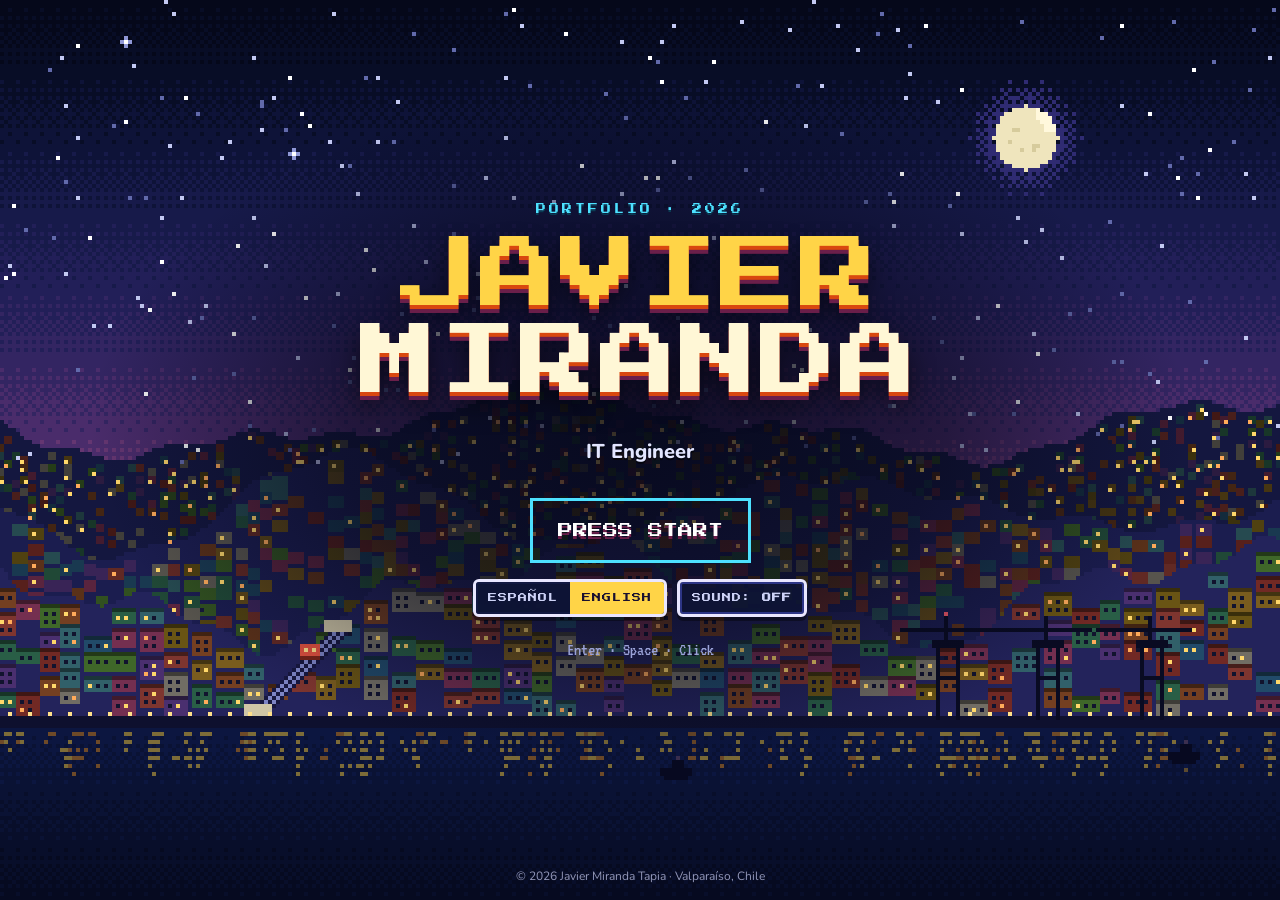
==== commit bd275feb: "Corrige las descargas de CV: los dos están en español El archivo que figuraba como CV en inglés era " ====
--- a/index.html
+++ b/index.html
@@ -1,126 +1,126 @@
-<!doctype html>
-<html lang="es">
-<head>
-  <meta charset="utf-8">
-  <meta name="viewport" content="width=device-width, initial-scale=1, viewport-fit=cover">
-  <title>Javier Miranda · Portafolio</title>
-  <meta name="description" content="Portafolio de Javier Miranda Tapia, Ingeniero en Informática con Diplomado en Ciberseguridad: experiencia laboral, habilidades, certificados y demos jugables de sus apps y juegos.">
-  <meta name="author" content="Javier Miranda Tapia">
-  <meta name="theme-color" content="#0b0f24">
-  <meta property="og:type" content="website">
-  <meta property="og:title" content="Javier Miranda · Portafolio">
-  <meta property="og:description" content="Ingeniero en Informática con Diplomado en Ciberseguridad. Experiencia, habilidades, certificados y demos jugables de mis apps y juegos.">
-  <meta property="og:image" content="https://javiermirandat-ing.github.io/img/og.jpg">
-  <meta property="og:url" content="https://javiermirandat-ing.github.io/">
-  <meta property="og:image:width" content="1200">
-  <meta property="og:image:height" content="630">
-  <meta property="og:locale" content="es_CL">
-  <meta name="twitter:card" content="summary_large_image">
-  <link rel="canonical" href="https://javiermirandat-ing.github.io/">
-  <link rel="icon" type="image/svg+xml" href="favicon.svg">
-  <link rel="preconnect" href="https://fonts.googleapis.com">
-  <link rel="preconnect" href="https://fonts.gstatic.com" crossorigin>
-  <link href="https://fonts.googleapis.com/css2?family=Nunito:wght@400;600;700;800&family=Press+Start+2P&family=VT323&display=swap" rel="stylesheet">
-  <link rel="stylesheet" href="css/style.css">
-  <script type="application/ld+json">
-  {
-    "@context": "https://schema.org",
-    "@type": "Person",
-    "name": "Javier Miranda Tapia",
-    "jobTitle": "Ingeniero en Informática",
-    "email": "mailto:javier.mirandat.26@gmail.com",
-    "telephone": "+56961686938",
-    "address": { "@type": "PostalAddress", "addressLocality": "Valparaíso", "addressCountry": "CL" },
-    "alumniOf": "Duoc UC",
-    "knowsLanguage": ["es", "en"],
-    "url": "https://javiermirandat-ing.github.io/",
-    "sameAs": ["https://github.com/javiermirandat-ing"]
-  }
-  </script>
-</head>
-<body>
-  <canvas id="scene" aria-hidden="true"></canvas>
-  <div class="veil" aria-hidden="true"></div>
-
-  <!-- Pantalla de título -->
-  <section id="title" class="title" aria-label="Pantalla de inicio">
-    <div class="title-inner">
-      <p class="title-pre" data-i18n="title.pre">PORTAFOLIO · 2026</p>
-      <h1 class="logo"><span>JAVIER</span><span>MIRANDA</span></h1>
-      <p class="title-sub" data-i18n="title.sub">Ingeniero en Informática</p>
-      <button id="start" class="press-start" type="button"><span class="blink" data-i18n="title.start">PRESIONA START</span></button>
-      <div class="title-options">
-        <div class="seg" role="group" aria-label="Idioma / Language">
-          <button type="button" class="seg-btn" data-set-lang="es" data-px-static>ESPAÑOL</button>
-          <button type="button" class="seg-btn" data-set-lang="en">ENGLISH</button>
-        </div>
-        <button type="button" class="seg-btn sound-toggle" data-sound-toggle>
-          <span data-i18n="title.sound">SONIDO</span>: <b class="sound-state">NO</b>
-        </button>
-      </div>
-      <p class="title-hint" data-i18n="title.hint">Enter · Espacio · Clic</p>
-    </div>
-    <p class="title-foot">© 2026 Javier Miranda Tapia · Valparaíso, Chile</p>
-  </section>
-
-  <!-- Aplicación -->
-  <div id="app" hidden>
-    <header class="hud">
-      <div class="hud-row">
-        <button type="button" class="hud-player" data-goto="perfil" aria-label="Perfil">
-          <canvas class="hud-avatar" width="48" height="48" aria-hidden="true"></canvas>
-          <span class="hud-id">
-            <span class="hud-name">JAVIER MIRANDA</span>
-            <span class="hud-class" data-i18n="hud.class">Ing. en Informática y Telecom.</span>
-          </span>
-        </button>
-        <div class="hud-xp" aria-live="polite">
-          <div class="hud-xp-label"><span data-i18n="hud.explore">EXPLORACIÓN</span><span id="xp-count">0/5</span></div>
-          <div class="xpbar"><i id="xp-fill"></i></div>
-        </div>
-        <div class="hud-actions">
-          <a class="btn-icon btn-cv" id="hud-cv" href="cv/Javier-Miranda-CV.pdf" download><span data-icon="download"></span><span data-i18n="hud.cv">CV</span></a>
-          <button type="button" class="btn-icon" id="hud-lang" data-i18n-aria="hud.lang"><span data-icon="globe"></span><span class="lang-code">ES</span></button>
-          <button type="button" class="btn-icon" id="hud-sound" data-sound-toggle data-i18n-aria="hud.sound"><span class="snd-icon" data-icon="soundOff"></span></button>
-        </div>
-      </div>
-      <nav class="menu" role="tablist" aria-label="Secciones">
-        <button type="button" class="tab" role="tab" id="tab-perfil" aria-controls="s-perfil" data-tab="perfil"><span data-icon="user"></span><span data-i18n="nav.perfil">Perfil</span></button>
-        <button type="button" class="tab" role="tab" id="tab-habilidades" aria-controls="s-habilidades" data-tab="habilidades"><span data-icon="star"></span><span data-i18n="nav.habilidades">Habilidades</span></button>
-        <button type="button" class="tab" role="tab" id="tab-experiencia" aria-controls="s-experiencia" data-tab="experiencia"><span data-icon="briefcase"></span><span data-i18n="nav.experiencia">Experiencia</span></button>
-        <button type="button" class="tab" role="tab" id="tab-proyectos" aria-controls="s-proyectos" data-tab="proyectos"><span data-icon="pad"></span><span data-i18n="nav.proyectos">Proyectos</span></button>
-        <button type="button" class="tab" role="tab" id="tab-contacto" aria-controls="s-contacto" data-tab="contacto"><span data-icon="chat"></span><span data-i18n="nav.contacto">Contacto</span></button>
-      </nav>
-    </header>
-
-    <main class="stage">
-      <section id="s-perfil" class="panel" role="tabpanel" aria-labelledby="tab-perfil" hidden></section>
-      <section id="s-habilidades" class="panel" role="tabpanel" aria-labelledby="tab-habilidades" hidden></section>
-      <section id="s-experiencia" class="panel" role="tabpanel" aria-labelledby="tab-experiencia" hidden></section>
-      <section id="s-proyectos" class="panel" role="tabpanel" aria-labelledby="tab-proyectos" hidden></section>
-      <section id="s-contacto" class="panel" role="tabpanel" aria-labelledby="tab-contacto" hidden></section>
-    </main>
-
-    <footer class="foot">
-      <p>© 2026 Javier Miranda Tapia · <span data-i18n="footer.made">Hecho a mano con HTML, CSS y JavaScript</span></p>
-    </footer>
-  </div>
-
-  <div id="modal" class="modal" hidden></div>
-  <div id="toasts" class="toasts" aria-live="polite"></div>
-
-  <noscript>
-    <div class="noscript">
-      <h1>Javier Miranda Tapia</h1>
-      <p>Ingeniero en Informática · Diplomado en Ciberseguridad · Valparaíso, Chile</p>
-      <p>Correo: <a href="mailto:javier.mirandat.26@gmail.com">javier.mirandat.26@gmail.com</a> · Teléfono: <a href="tel:+56961686938">+56 9 6168 6938</a></p>
-      <p><a href="cv/Javier-Miranda-CV.pdf">Descargar CV (español)</a> · <a href="cv/Javier-Miranda-CV-EN.pdf">Download CV (English)</a></p>
-      <p>Activa JavaScript para ver la versión jugable del portafolio.</p>
-    </div>
-  </noscript>
-
-  <script src="js/data.js"></script>
-  <script src="js/scene.js"></script>
-  <script src="js/app.js"></script>
-</body>
-</html>
+<!doctype html>
+<html lang="es">
+<head>
+  <meta charset="utf-8">
+  <meta name="viewport" content="width=device-width, initial-scale=1, viewport-fit=cover">
+  <title>Javier Miranda · Portafolio</title>
+  <meta name="description" content="Portafolio de Javier Miranda Tapia, Ingeniero en Informática con Diplomado en Ciberseguridad: experiencia laboral, habilidades, certificados y demos jugables de sus apps y juegos.">
+  <meta name="author" content="Javier Miranda Tapia">
+  <meta name="theme-color" content="#0b0f24">
+  <meta property="og:type" content="website">
+  <meta property="og:title" content="Javier Miranda · Portafolio">
+  <meta property="og:description" content="Ingeniero en Informática con Diplomado en Ciberseguridad. Experiencia, habilidades, certificados y demos jugables de mis apps y juegos.">
+  <meta property="og:image" content="https://javiermirandat-ing.github.io/img/og.jpg">
+  <meta property="og:url" content="https://javiermirandat-ing.github.io/">
+  <meta property="og:image:width" content="1200">
+  <meta property="og:image:height" content="630">
+  <meta property="og:locale" content="es_CL">
+  <meta name="twitter:card" content="summary_large_image">
+  <link rel="canonical" href="https://javiermirandat-ing.github.io/">
+  <link rel="icon" type="image/svg+xml" href="favicon.svg">
+  <link rel="preconnect" href="https://fonts.googleapis.com">
+  <link rel="preconnect" href="https://fonts.gstatic.com" crossorigin>
+  <link href="https://fonts.googleapis.com/css2?family=Nunito:wght@400;600;700;800&family=Press+Start+2P&family=VT323&display=swap" rel="stylesheet">
+  <link rel="stylesheet" href="css/style.css">
+  <script type="application/ld+json">
+  {
+    "@context": "https://schema.org",
+    "@type": "Person",
+    "name": "Javier Miranda Tapia",
+    "jobTitle": "Ingeniero en Informática",
+    "email": "mailto:javier.mirandat.26@gmail.com",
+    "telephone": "+56961686938",
+    "address": { "@type": "PostalAddress", "addressLocality": "Valparaíso", "addressCountry": "CL" },
+    "alumniOf": "Duoc UC",
+    "knowsLanguage": ["es", "en"],
+    "url": "https://javiermirandat-ing.github.io/",
+    "sameAs": ["https://github.com/javiermirandat-ing"]
+  }
+  </script>
+</head>
+<body>
+  <canvas id="scene" aria-hidden="true"></canvas>
+  <div class="veil" aria-hidden="true"></div>
+
+  <!-- Pantalla de título -->
+  <section id="title" class="title" aria-label="Pantalla de inicio">
+    <div class="title-inner">
+      <p class="title-pre" data-i18n="title.pre">PORTAFOLIO · 2026</p>
+      <h1 class="logo"><span>JAVIER</span><span>MIRANDA</span></h1>
+      <p class="title-sub" data-i18n="title.sub">Ingeniero en Informática</p>
+      <button id="start" class="press-start" type="button"><span class="blink" data-i18n="title.start">PRESIONA START</span></button>
+      <div class="title-options">
+        <div class="seg" role="group" aria-label="Idioma / Language">
+          <button type="button" class="seg-btn" data-set-lang="es" data-px-static>ESPAÑOL</button>
+          <button type="button" class="seg-btn" data-set-lang="en">ENGLISH</button>
+        </div>
+        <button type="button" class="seg-btn sound-toggle" data-sound-toggle>
+          <span data-i18n="title.sound">SONIDO</span>: <b class="sound-state">NO</b>
+        </button>
+      </div>
+      <p class="title-hint" data-i18n="title.hint">Enter · Espacio · Clic</p>
+    </div>
+    <p class="title-foot">© 2026 Javier Miranda Tapia · Valparaíso, Chile</p>
+  </section>
+
+  <!-- Aplicación -->
+  <div id="app" hidden>
+    <header class="hud">
+      <div class="hud-row">
+        <button type="button" class="hud-player" data-goto="perfil" aria-label="Perfil">
+          <canvas class="hud-avatar" width="48" height="48" aria-hidden="true"></canvas>
+          <span class="hud-id">
+            <span class="hud-name">JAVIER MIRANDA</span>
+            <span class="hud-class" data-i18n="hud.class">Ing. en Informática y Telecom.</span>
+          </span>
+        </button>
+        <div class="hud-xp" aria-live="polite">
+          <div class="hud-xp-label"><span data-i18n="hud.explore">EXPLORACIÓN</span><span id="xp-count">0/5</span></div>
+          <div class="xpbar"><i id="xp-fill"></i></div>
+        </div>
+        <div class="hud-actions">
+          <a class="btn-icon btn-cv" id="hud-cv" href="cv/Javier-Miranda-CV.pdf" download><span data-icon="download"></span><span data-i18n="hud.cv">CV</span></a>
+          <button type="button" class="btn-icon" id="hud-lang" data-i18n-aria="hud.lang"><span data-icon="globe"></span><span class="lang-code">ES</span></button>
+          <button type="button" class="btn-icon" id="hud-sound" data-sound-toggle data-i18n-aria="hud.sound"><span class="snd-icon" data-icon="soundOff"></span></button>
+        </div>
+      </div>
+      <nav class="menu" role="tablist" aria-label="Secciones">
+        <button type="button" class="tab" role="tab" id="tab-perfil" aria-controls="s-perfil" data-tab="perfil"><span data-icon="user"></span><span data-i18n="nav.perfil">Perfil</span></button>
+        <button type="button" class="tab" role="tab" id="tab-habilidades" aria-controls="s-habilidades" data-tab="habilidades"><span data-icon="star"></span><span data-i18n="nav.habilidades">Habilidades</span></button>
+        <button type="button" class="tab" role="tab" id="tab-experiencia" aria-controls="s-experiencia" data-tab="experiencia"><span data-icon="briefcase"></span><span data-i18n="nav.experiencia">Experiencia</span></button>
+        <button type="button" class="tab" role="tab" id="tab-proyectos" aria-controls="s-proyectos" data-tab="proyectos"><span data-icon="pad"></span><span data-i18n="nav.proyectos">Proyectos</span></button>
+        <button type="button" class="tab" role="tab" id="tab-contacto" aria-controls="s-contacto" data-tab="contacto"><span data-icon="chat"></span><span data-i18n="nav.contacto">Contacto</span></button>
+      </nav>
+    </header>
+
+    <main class="stage">
+      <section id="s-perfil" class="panel" role="tabpanel" aria-labelledby="tab-perfil" hidden></section>
+      <section id="s-habilidades" class="panel" role="tabpanel" aria-labelledby="tab-habilidades" hidden></section>
+      <section id="s-experiencia" class="panel" role="tabpanel" aria-labelledby="tab-experiencia" hidden></section>
+      <section id="s-proyectos" class="panel" role="tabpanel" aria-labelledby="tab-proyectos" hidden></section>
+      <section id="s-contacto" class="panel" role="tabpanel" aria-labelledby="tab-contacto" hidden></section>
+    </main>
+
+    <footer class="foot">
+      <p>© 2026 Javier Miranda Tapia · <span data-i18n="footer.made">Hecho a mano con HTML, CSS y JavaScript</span></p>
+    </footer>
+  </div>
+
+  <div id="modal" class="modal" hidden></div>
+  <div id="toasts" class="toasts" aria-live="polite"></div>
+
+  <noscript>
+    <div class="noscript">
+      <h1>Javier Miranda Tapia</h1>
+      <p>Ingeniero en Informática · Diplomado en Ciberseguridad · Valparaíso, Chile</p>
+      <p>Correo: <a href="mailto:javier.mirandat.26@gmail.com">javier.mirandat.26@gmail.com</a> · Teléfono: <a href="tel:+56961686938">+56 9 6168 6938</a></p>
+      <p><a href="cv/Javier-Miranda-CV.pdf">Descargar CV</a> · <a href="cv/Javier-Miranda-CV-con-foto.pdf">CV con foto</a></p>
+      <p>Activa JavaScript para ver la versión jugable del portafolio.</p>
+    </div>
+  </noscript>
+
+  <script src="js/data.js"></script>
+  <script src="js/scene.js"></script>
+  <script src="js/app.js"></script>
+</body>
+</html>
